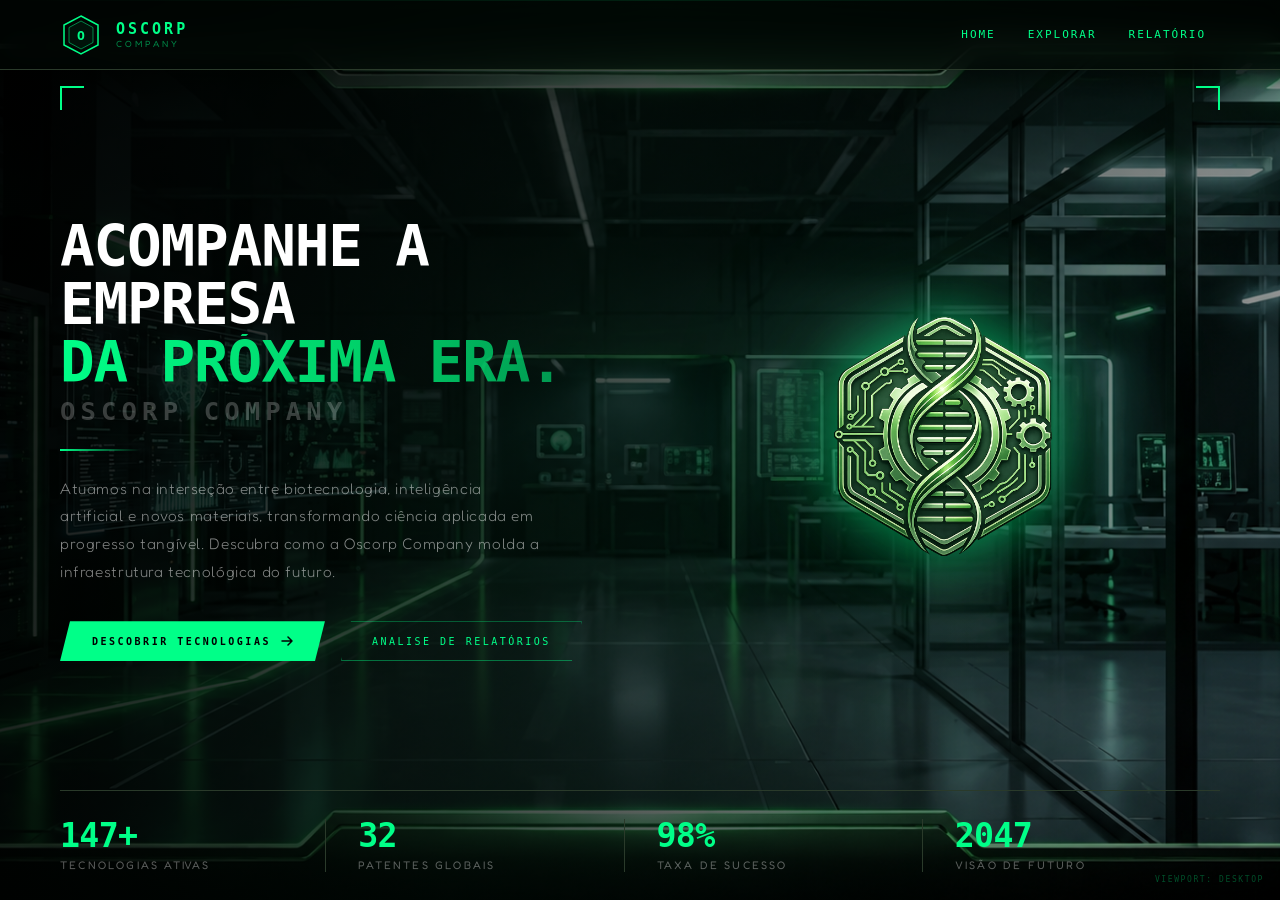
==== index.html @ 6be487f9 "first commit" ====
<!DOCTYPE html>
<html lang="pt-BR">
<head>
  <meta charset="UTF-8">
  <meta name="viewport" content="width=device-width, initial-scale=1.0">
  <title>Bem-Vindo à Oscorp</title>
  
  <link rel="preconnect" href="https://fonts.googleapis.com">
  <link rel="preconnect" href="https://fonts.gstatic.com" crossorigin>
  <link href="https://fonts.googleapis.com/css2?family=Fredoka:wdth@87.5&display=swap" rel="stylesheet">

  <link rel="stylesheet" href="style.css">
</head>
<body>

  <section class="hero" id="hero">
    <div class="banner" role="banner">

      <div class="scan-line"></div>

      <header class="topbar">
        <div class="logo fade-up delay-1">
          <svg class="logo-hex" viewBox="0 0 42 42" fill="none" xmlns="http://www.w3.org/2000/svg">
            <polygon points="21,2 38,11 38,31 21,40 4,31 4,11" fill="none" stroke="#00ff88" stroke-width="1.5"/>
            <polygon points="21,7 33,13.5 33,28.5 21,35 9,28.5 9,13.5" fill="rgba(0,255,136,0.06)" stroke="#00ff88" stroke-width="0.5"/>
            <text x="21" y="26" text-anchor="middle" font-family="Orbitron,monospace" font-weight="900" font-size="13" fill="#00ff88">O</text>
          </svg>
          <div>
            <div class="logo-text">Oscorp</div>
            <div class="logo-sub">Company</div>
          </div>
        </div>

        <!-- Hamburguer (mobile) -->
        <button class="menu-toggle" id="menuToggle" aria-label="Abrir menu" aria-expanded="false">
          <span></span>
          <span></span>
          <span></span>
        </button>

        <div class="topbar-right fade-up delay-1" id="navMenu">
          <nav class="navbar" aria-label="Navegação principal">
            <a href="#">Home</a>
            <a href="#">Explorar</a>
            <a href="#">Relatório</a>
          </nav>
        </div>
      </header>

      <div class="corner corner-tl"></div>
      <div class="corner corner-tr"></div>

      <main class="content">
        <div class="content-left">

          <h1 class="headline fade-up delay-3">
            <span class="headline-line1">Acompanhe a empresa</span>
            <span class="headline-line2">Da próxima Era.</span>
            <span class="headline-line3">Oscorp Company</span>
          </h1>

          <div class="divider fade-up delay-3"></div>

          <p class="tagline fade-up delay-4">
            Atuamos na interseção entre biotecnologia, inteligência artificial e novos materiais,
            transformando ciência aplicada em progresso tangível. Descubra como a Oscorp Company
            molda a infraestrutura tecnológica do futuro.
          </p>

          <div class="cta-row fade-up delay-5">
            <a href="#" class="btn-primary">
              Descobrir Tecnologias
              <svg width="12" height="12" viewBox="0 0 12 12" fill="none">
                <path d="M1 6h10M7 2l4 4-4 4" stroke="currentColor" stroke-width="1.5" stroke-linecap="round" stroke-linejoin="round"/>
              </svg>
            </a>
            <a href="#" class="btn-secondary">Analise de Relatórios</a>
          </div>
        </div>

        <div class="content-right fade-up delay-4">
          <div class="logo-wrapper">
            <img src="img/logo.png" class="oscorp-logo" alt="Oscorp Logo" />
          </div>
        </div>
      </main>

      <footer class="stats-bar fade-up delay-6">
        <div class="stat-item">
          <div class="stat-number">147+</div>
          <div class="stat-label">Tecnologias Ativas</div>
        </div>
        <div class="stat-item">
          <div class="stat-number">32</div>
          <div class="stat-label">Patentes Globais</div>
        </div>
        <div class="stat-item">
          <div class="stat-number">98%</div>
          <div class="stat-label">Taxa de Sucesso</div>
        </div>
        <div class="stat-item">
          <div class="stat-number">2047</div>
          <div class="stat-label">Visão de Futuro</div>
        </div>
      </footer>

      <div class="device-indicator" aria-hidden="true">
        <span class="d-desktop">Viewport: Desktop</span>
        <span class="d-tablet">Viewport: Tablet</span>
        <span class="d-mobile">Viewport: Mobile</span>
      </div>

    </div>
  </section>

  <script>
    const toggle = document.getElementById('menuToggle');
    const nav    = document.getElementById('navMenu');

    toggle.addEventListener('click', () => {
      const isOpen = nav.classList.toggle('open');
      toggle.classList.toggle('active', isOpen);
      toggle.setAttribute('aria-expanded', isOpen);
    });

    // Fecha ao clicar num link
    nav.querySelectorAll('a').forEach(a => {
      a.addEventListener('click', () => {
        nav.classList.remove('open');
        toggle.classList.remove('active');
        toggle.setAttribute('aria-expanded', false);
      });
    });
  </script>
</body>
</html>
---- style.css ----
@font-face {
  font-family: 'Highrise';
  src: url('fonts/Highrise-Regular.woff2') format('woff2'),
       url('fonts/Highrise-Regular.woff') format('woff');
  font-weight: normal;
  font-style: normal;
}
@import url('https://fonts.googleapis.com/css2?family=Fredoka:wdth@87.5&display=swap');

*, *::before, *::after {
  box-sizing: border-box;
  margin: 0;
  padding: 0;
}

:root {
  --green-bright: #00ff88;
  --green-mid:    #00cc66;
  --green-dim:    #00994d;
  --green-glow:   rgba(0, 255, 136, 0.15);
  --black:        #000000;
  --black-deep:   #020a05;
  --gray-metal:   #1a1f1a;
  --gray-line:    #2a3a2a;
  --white-dim:    rgba(255,255,255,0.75);
  --font-display: 'Highrise', 'Orbitron', monospace;
  --font-body:    'Fredoka', sans-serif;
  --topbar-h:     70px;
}

/* ─── BASE ───────────────────────────────────────────── */

body {
  background: #000;
  font-family: var(--font-body);
  min-height: 100vh;
  display: flex;
  flex-direction: column;
  align-items: center;
  justify-content: flex-start;
  padding: 0;
}

/* ─── HERO ───────────────────────────────────────────── */

.hero {
  width: 100%;
  background-image: url('img/fundo-banner.png');
  background-size: cover;
  background-position: center top;
  background-repeat: no-repeat;
  position: relative;
}

/* ─── BANNER ─────────────────────────────────────────── */

.banner {
  width: 100%;
  max-width: 1440px;
  margin: 0 auto;
  min-height: 100vh;
  position: relative;
  overflow: hidden;
  background: transparent;
  display: flex;
  flex-direction: column;
  justify-content: space-between;
}

.banner::before {
  content: '';
  position: absolute;
  inset: 0;
  background: linear-gradient(
    105deg,
    rgba(0, 0, 0, 0.92) 0%,
    rgba(0, 8, 4, 0.72) 45%,
    rgba(0, 0, 0, 0.35) 100%
  );
  z-index: 1;
  pointer-events: none;
}

.banner::after {
  content: '';
  position: absolute;
  top: 50%;
  left: 50%;
  transform: translate(-50%, -50%);
  width: 900px;
  height: 900px;
  background: radial-gradient(circle, rgba(0,255,136,0.06) 0%, transparent 70%);
  z-index: 0;
  pointer-events: none;
}

/* ─── TOPBAR ─────────────────────────────────────────── */

.topbar {
  position: fixed;
  top: 0;
  left: 0;
  right: 0;
  height: var(--topbar-h);
  display: flex;
  align-items: center;
  justify-content: space-between;
  padding: 0 60px;
  border-bottom: 1px solid var(--gray-line);
  z-index: 100;
  background: rgba(0, 8, 4, 0.5);
  backdrop-filter: blur(14px);
  -webkit-backdrop-filter: blur(14px);
}

/* ─── LOGO ───────────────────────────────────────────── */

.logo {
  display: flex;
  align-items: center;
  gap: 14px;
  text-decoration: none;
}

.logo-hex {
  width: 42px;
  height: 42px;
  flex-shrink: 0;
}

.logo-text {
  font-family: var(--font-display);
  font-size: 15px;
  font-weight: 700;
  letter-spacing: 0.2em;
  color: var(--green-bright);
  text-transform: uppercase;
  line-height: 1.2;
}

.logo-sub {
  font-family: var(--font-body);
  font-size: 9px;
  letter-spacing: 0.35em;
  color: rgba(0,255,136,0.5);
  text-transform: uppercase;
}

/* ─── NAVBAR ─────────────────────────────────────────── */

.topbar-right {
  display: flex;
  align-items: center;
  gap: 28px;
}

.navbar {
  display: flex;
  align-items: center;
  gap: 4px;
}

.navbar a {
  text-decoration: none;
  color: var(--green-bright);
  font-family: var(--font-display);
  font-size: 11px;
  letter-spacing: 0.18em;
  text-transform: uppercase;
  padding: 6px 14px;
  border-radius: 2px;
  transition: background 0.2s, color 0.2s;
}

.navbar a:hover {
  background: rgba(0,255,136,0.08);
  color: #fff;
}

/* ─── HAMBURGER ──────────────────────────────────────── */

.menu-toggle {
  display: none;
  flex-direction: column;
  justify-content: center;
  align-items: center;
  gap: 5px;
  width: 40px;
  height: 40px;
  background: transparent;
  border: 1px solid rgba(0,255,136,0.25);
  border-radius: 4px;
  cursor: pointer;
  padding: 0;
  z-index: 101;
  transition: border-color 0.2s;
}

.menu-toggle:hover {
  border-color: var(--green-bright);
}

.menu-toggle span {
  display: block;
  width: 20px;
  height: 1.5px;
  background: var(--green-bright);
  border-radius: 2px;
  transition: transform 0.3s, opacity 0.3s;
  transform-origin: center;
}

.menu-toggle.active span:nth-child(1) { transform: translateY(6.5px) rotate(45deg); }
.menu-toggle.active span:nth-child(2) { opacity: 0; transform: scaleX(0); }
.menu-toggle.active span:nth-child(3) { transform: translateY(-6.5px) rotate(-45deg); }

/* ─── CORNERS ────────────────────────────────────────── */

.corner {
  position: absolute;
  width: 24px;
  height: 24px;
  z-index: 10;
}

.corner-tl {
  top: calc(var(--topbar-h) + 16px);
  left: 60px;
  border-top: 2px solid var(--green-bright);
  border-left: 2px solid var(--green-bright);
}

.corner-tr {
  top: calc(var(--topbar-h) + 16px);
  right: 60px;
  border-top: 2px solid var(--green-bright);
  border-right: 2px solid var(--green-bright);
}

/* ─── SCAN LINE ──────────────────────────────────────── */

.scan-line {
  position: absolute;
  left: 0;
  right: 0;
  height: 1px;
  background: linear-gradient(90deg, transparent, rgba(0,255,136,0.4), transparent);
  animation: scan 6s linear infinite;
  z-index: 2;
  pointer-events: none;
}

/* ─── CONTENT ────────────────────────────────────────── */

.content {
  position: relative;
  z-index: 5;
  flex: 1;
  display: grid;
  grid-template-columns: 1fr 1fr;
  gap: 60px;
  align-items: center;
  padding: calc(var(--topbar-h) + 60px) 60px 40px;
}

/* ─── BADGE ──────────────────────────────────────────── */

.badge {
  display: inline-flex;
  align-items: center;
  gap: 8px;
  font-family: var(--font-display);
  font-size: 9px;
  letter-spacing: 0.25em;
  color: rgba(0, 255, 136, 0.7);
  text-transform: uppercase;
  border: 1px solid rgba(0, 255, 136, 0.2);
  padding: 6px 14px;
  margin-bottom: 24px;
  background: rgba(0, 255, 136, 0.04);
}

.badge-dot {
  width: 5px;
  height: 5px;
  background: var(--green-bright);
  border-radius: 50%;
  box-shadow: 0 0 6px var(--green-bright);
  animation: blink 2s infinite;
  flex-shrink: 0;
}

/* ─── HEADLINE ───────────────────────────────────────── */

.headline {
  font-family: var(--font-display);
  font-weight: 900;
  line-height: 1.0;
  text-transform: uppercase;
  margin-bottom: 10px;
}

.headline-line1 {
  font-size: clamp(36px, 4.5vw, 72px);
  color: #fff;
  display: block;
  letter-spacing: -0.02em;
  animation: neon 2.5s linear alternate infinite;
}

.headline-line2 {
  font-size: clamp(36px, 4.5vw, 72px);
  background: linear-gradient(90deg, var(--green-bright) 0%, var(--green-mid) 60%, #00ff8880 100%);
  -webkit-background-clip: text;
  -webkit-text-fill-color: transparent;
  background-clip: text;
  display: block;
  letter-spacing: -0.02em;
}

.headline-line3 {
  font-size: clamp(16px, 2vw, 32px);
  color: rgba(255,255,255,0.22);
  display: block;
  letter-spacing: 0.2em;
  margin-top: 8px;
}

/* ─── DIVIDER ────────────────────────────────────────── */

.divider {
  width: 80px;
  height: 2px;
  background: linear-gradient(90deg, var(--green-bright), transparent);
  margin: 24px 0;
}

/* ─── TAGLINE ────────────────────────────────────────── */

.tagline {
  font-family: var(--font-body);
  font-size: clamp(14px, 1.2vw, 17px);
  color: rgba(255,255,255,0.52);
  letter-spacing: 0.04em;
  line-height: 1.8;
  max-width: 480px;
  margin-bottom: 36px;
  font-weight: 300;
}

/* ─── CTA ────────────────────────────────────────────── */

.cta-row {
  display: flex;
  gap: 16px;
  flex-wrap: wrap;
}

.btn-primary {
  display: inline-flex;
  align-items: center;
  gap: 10px;
  padding: 14px 32px;
  background: var(--green-bright);
  color: #000;
  font-family: var(--font-display);
  font-size: 10px;
  font-weight: 700;
  letter-spacing: 0.25em;
  text-transform: uppercase;
  text-decoration: none;
  clip-path: polygon(10px 0%, 100% 0%, calc(100% - 10px) 100%, 0% 100%);
  transition: all 0.2s;
  cursor: pointer;
  border: none;
  white-space: nowrap;
}

.btn-primary:hover {
  background: #fff;
  box-shadow: 0 0 30px rgba(0,255,136,0.6);
}

.btn-secondary {
  display: inline-flex;
  align-items: center;
  gap: 10px;
  padding: 13px 30px;
  background: transparent;
  color: var(--green-bright);
  border: 1px solid rgba(0,255,136,0.4);
  font-family: var(--font-display);
  font-size: 10px;
  letter-spacing: 0.25em;
  text-transform: uppercase;
  text-decoration: none;
  clip-path: polygon(10px 0%, 100% 0%, calc(100% - 10px) 100%, 0% 100%);
  transition: all 0.2s;
  cursor: pointer;
  white-space: nowrap;
}

.btn-secondary:hover {
  background: rgba(0,255,136,0.08);
  border-color: var(--green-bright);
}

/* ─── CONTENT RIGHT ──────────────────────────────────── */

.content-right {
  display: flex;
  justify-content: center;
  align-items: center;
  position: relative;
}

.logo-wrapper {
  animation: logoFloat 3s ease-in-out infinite;
  filter:
    drop-shadow(0 0 30px rgba(0, 255, 136, 0.55))
    drop-shadow(0 0 80px rgba(0, 255, 136, 0.18));
}

.oscorp-logo {
  width: clamp(180px, 22vw, 340px);
  height: clamp(180px, 22vw, 340px);
  object-fit: contain;
  display: block;
  animation: logoSpin 4s ease-in-out infinite;
}

/* ─── STATS BAR ──────────────────────────────────────── */

.stats-bar {
  position: relative;
  z-index: 5;
  display: flex;
  align-items: stretch;
  border-top: 1px solid var(--gray-line);
  margin: 0 60px;
  padding: 28px 0;
  gap: 0;
}

.stat-item {
  flex: 1;
  padding: 0 32px;
  border-right: 1px solid var(--gray-line);
}

.stat-item:first-child { padding-left: 0; }
.stat-item:last-child  { border-right: none; }

.stat-number {
  font-family: var(--font-display);
  font-size: clamp(24px, 2.6vw, 42px);
  font-weight: 900;
  color: var(--green-bright);
  line-height: 1;
  margin-bottom: 6px;
  letter-spacing: -0.02em;
}

.stat-label {
  font-family: var(--font-body);
  font-size: 11px;
  letter-spacing: 0.2em;
  color: rgba(255,255,255,0.35);
  text-transform: uppercase;
}

/* ─── DEVICE INDICATOR ───────────────────────────────── */

.device-indicator {
  position: absolute;
  bottom: 16px;
  right: 16px;
  font-family: var(--font-display);
  font-size: 8px;
  letter-spacing: 0.2em;
  color: rgba(0,255,136,0.3);
  text-transform: uppercase;
  z-index: 20;
}

.device-indicator .d-desktop { display: inline; }
.device-indicator .d-tablet  { display: none; }
.device-indicator .d-mobile  { display: none; }

/* ─── KEYFRAMES ──────────────────────────────────────── */

@keyframes blink {
  0%, 100% { opacity: 1; }
  50%       { opacity: 0.3; }
}

@keyframes scan {
  0%   { top: 0;    opacity: 0; }
  5%   { opacity: 1; }
  95%  { opacity: 1; }
  100% { top: 100%; opacity: 0; }
}

@keyframes logoFloat {
  0%, 100% { transform: translateY(0px); }
  50%       { transform: translateY(-18px); }
}

@keyframes logoSpin {
  0%   { transform: rotateY(0deg); }
  18%  { transform: rotateY(360deg); }
  100% { transform: rotateY(360deg); }
}

@keyframes fadeUp {
  to { opacity: 1; transform: translateY(0); }
}

@keyframes neon {
  from {
    text-shadow:
      0 0 10px var(--green-dim),
      0 0 20px var(--green-mid),
      0 0 40px var(--green-bright);
  }
  to {
    text-shadow:
      0 0 20px rgb(77, 84, 212),
      0 0 40px rgb(75, 62, 246),
      0 0 80px rgb(26, 26, 159);
  }
}

/* ─── FADE UP ────────────────────────────────────────── */

.fade-up {
  opacity: 0;
  transform: translateY(20px);
  animation: fadeUp 0.7s ease forwards;
}

.delay-1 { animation-delay: 0.10s; }
.delay-2 { animation-delay: 0.25s; }
.delay-3 { animation-delay: 0.40s; }
.delay-4 { animation-delay: 0.55s; }
.delay-5 { animation-delay: 0.70s; }
.delay-6 { animation-delay: 0.85s; }


/* ═══════════════════════════════════════════════════════
   TABLET  — max-width: 1024px
   ═══════════════════════════════════════════════════════ */

@media (max-width: 1024px) {

  :root {
    --topbar-h: 64px;
  }

  /* Topbar */
  .topbar {
    padding: 0 32px;
  }

  .logo-text { font-size: 14px; }

  /* Corners */
  .corner-tl { left: 32px; }
  .corner-tr { right: 32px; }

  /* Content: single column, imagem acima */
  .content {
    grid-template-columns: 1fr;
    padding: calc(var(--topbar-h) + 40px) 32px 32px;
    gap: 36px;
    text-align: center;
    align-items: center;
  }

  .content-left {
    display: flex;
    flex-direction: column;
    align-items: center;
  }

  .content-right {
    order: -1;
  }

  .tagline {
    max-width: 560px;
    text-align: center;
  }

  .cta-row {
    justify-content: center;
  }

  .divider {
    margin-left: auto;
    margin-right: auto;
  }

  /* Logo image menor no tablet */
  .oscorp-logo {
    width: clamp(160px, 28vw, 240px);
    height: clamp(160px, 28vw, 240px);
  }

  /* Stats bar */
  .stats-bar {
    margin: 0 32px;
    padding: 20px 0;
    flex-wrap: wrap;
  }

  .stat-item {
    flex: 0 0 50%;
    padding: 14px 24px;
    border-right: none;
    border-bottom: 1px solid var(--gray-line);
    text-align: center;
  }

  .stat-item:nth-child(odd) {
    border-right: 1px solid var(--gray-line);
  }

  .stat-item:nth-child(3),
  .stat-item:nth-child(4) {
    border-bottom: none;
  }

  /* Device indicator */
  .device-indicator .d-desktop { display: none; }
  .device-indicator .d-tablet  { display: inline; }
  .device-indicator .d-mobile  { display: none; }
}


/* ═══════════════════════════════════════════════════════
   MOBILE  — max-width: 768px
   ═══════════════════════════════════════════════════════ */

@media (max-width: 768px) {

  :root {
    --topbar-h: 60px;
  }

  /* Topbar */
  .topbar {
    padding: 0 20px;
    flex-wrap: nowrap;
    position: fixed;
  }

  .logo-hex  { width: 32px; height: 32px; }
  .logo-text { font-size: 12px; letter-spacing: 0.12em; }
  .logo-sub  { font-size: 8px; }
  .logo      { gap: 10px; }

  /* Mostrar hamburguer, esconder menu inline */
  .menu-toggle {
    display: flex;
  }

  .topbar-right {
    display: none;
    position: fixed;
    top: var(--topbar-h);
    left: 0;
    right: 0;
    background: rgba(2, 10, 5, 0.97);
    backdrop-filter: blur(16px);
    -webkit-backdrop-filter: blur(16px);
    border-bottom: 1px solid var(--gray-line);
    padding: 16px 20px 20px;
    z-index: 99;
    animation: none;
    opacity: 1;
    transform: none;
  }

  .topbar-right.open {
    display: flex;
    flex-direction: column;
    align-items: flex-start;
  }

  .navbar {
    flex-direction: column;
    width: 100%;
    gap: 4px;
  }

  .navbar a {
    display: block;
    width: 100%;
    padding: 12px 16px;
    font-size: 12px;
    border-bottom: 1px solid rgba(0,255,136,0.08);
  }

  .navbar a:last-child {
    border-bottom: none;
  }

  /* Corners */
  .corner-tl,
  .corner-tr { display: none; }

  /* Content */
  .content {
    grid-template-columns: 1fr;
    padding: calc(var(--topbar-h) + 28px) 20px 24px;
    gap: 24px;
    text-align: center;
    align-items: center;
  }

  .content-left {
    display: flex;
    flex-direction: column;
    align-items: center;
  }

  .content-right {
    order: -1;
  }

  /* Logo image */
  .oscorp-logo {
    width: clamp(140px, 50vw, 200px);
    height: clamp(140px, 50vw, 200px);
  }

  /* Headline */
  .headline-line1,
  .headline-line2 { font-size: clamp(30px, 9vw, 48px); }
  .headline-line3 { font-size: clamp(12px, 3.5vw, 20px); }

  /* Tagline */
  .tagline {
    font-size: 14px;
    max-width: 100%;
    margin-bottom: 24px;
    text-align: center;
  }

  /* Divider */
  .divider {
    margin-left: auto;
    margin-right: auto;
  }

  /* CTA */
  .cta-row {
    flex-direction: column;
    align-items: center;
    gap: 12px;
  }

  .btn-primary,
  .btn-secondary {
    justify-content: center;
    width: 100%;
    max-width: 300px;
    font-size: 9px;
  }

  /* Stats bar */
  .stats-bar {
    flex-direction: column;
    margin: 0 20px;
    padding: 16px 0;
    gap: 0;
  }

  .stat-item {
    flex: none;
    border-right: none !important;
    border-bottom: 1px solid var(--gray-line);
    padding: 14px 0;
    text-align: center;
  }

  .stat-item:last-child {
    border-bottom: none;
    padding-bottom: 0;
  }

  .stat-number { font-size: 30px; }
  .stat-label  { font-size: 10px; }

  /* Device indicator */
  .device-indicator .d-desktop { display: none; }
  .device-indicator .d-tablet  { display: none; }
  .device-indicator .d-mobile  { display: inline; }
}
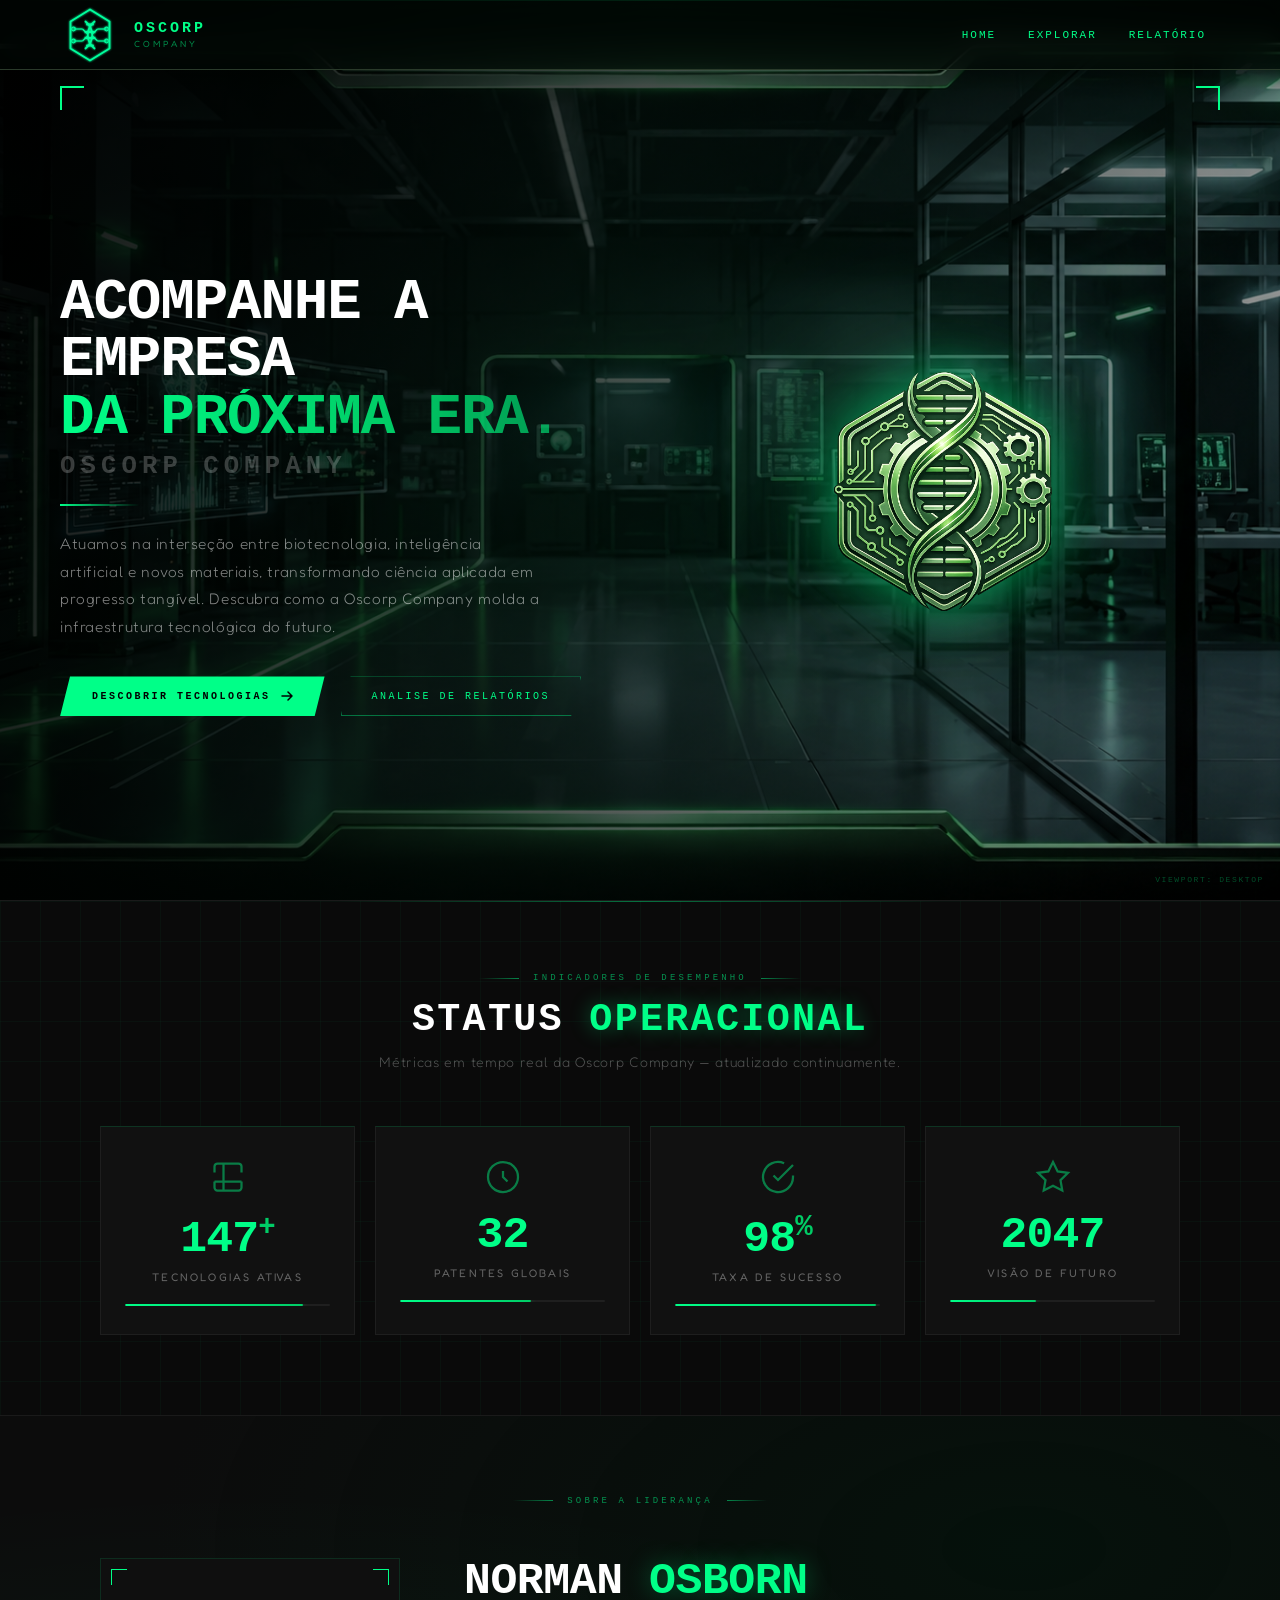
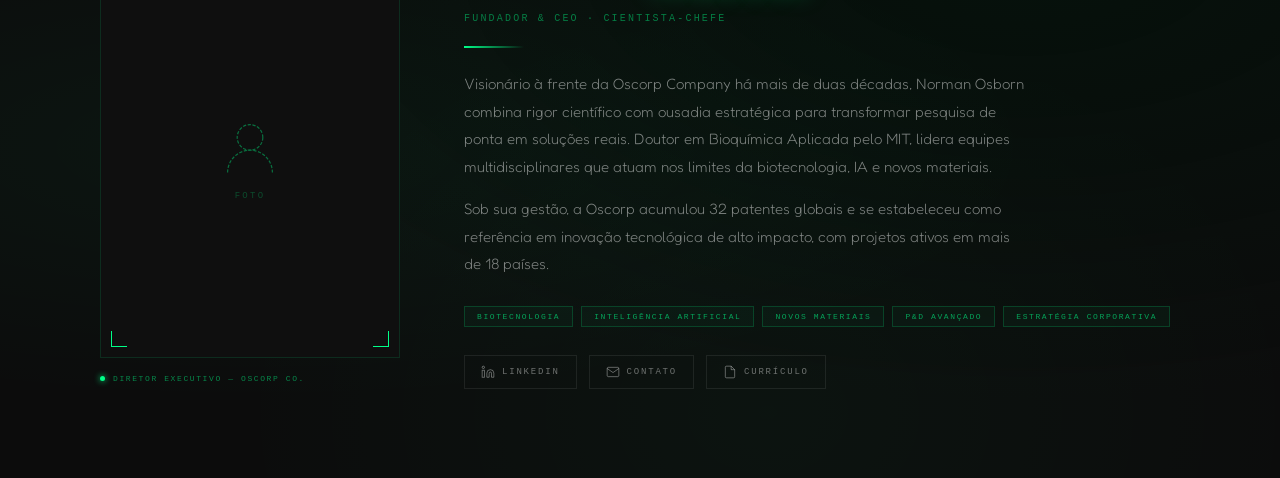
==== commit 3a503d97: "adição status e profile" ====
--- a/index.html
+++ b/index.html
@@ -13,6 +13,8 @@
 </head>
 <body>
 
+  <input type="checkbox" id="nav-toggle" class="nav-toggle-input">
+
   <section class="hero" id="hero">
     <div class="banner" role="banner">
 
@@ -20,25 +22,83 @@
 
       <header class="topbar">
         <div class="logo fade-up delay-1">
-          <svg class="logo-hex" viewBox="0 0 42 42" fill="none" xmlns="http://www.w3.org/2000/svg">
-            <polygon points="21,2 38,11 38,31 21,40 4,31 4,11" fill="none" stroke="#00ff88" stroke-width="1.5"/>
-            <polygon points="21,7 33,13.5 33,28.5 21,35 9,28.5 9,13.5" fill="rgba(0,255,136,0.06)" stroke="#00ff88" stroke-width="0.5"/>
-            <text x="21" y="26" text-anchor="middle" font-family="Orbitron,monospace" font-weight="900" font-size="13" fill="#00ff88">O</text>
-          </svg>
+      <svg width="60" height="60" viewBox="0 0 200 200" xmlns="http://www.w3.org/2000/svg">
+
+  <defs>
+    <filter id="glow">
+      <feGaussianBlur stdDeviation="4" result="coloredBlur"/>
+      <feMerge>
+        <feMergeNode in="coloredBlur"/>
+        <feMergeNode in="SourceGraphic"/>
+      </feMerge>
+    </filter>
+  </defs>
+
+
+  <polygon
+    points="100,15 165,55 165,145 100,185 35,145 35,55"
+    fill="none"
+    stroke="#00ff9d"
+    stroke-width="6"
+    filter="url(#glow)"
+  />
+
+  
+  <g stroke="#00ff9d" stroke-width="4" fill="none" filter="url(#glow)">
+    <line x1="45" y1="80" x2="75" y2="80"/>
+    <line x1="45" y1="120" x2="75" y2="120"/>
+
+    <circle cx="45" cy="80" r="6"/>
+    <circle cx="45" cy="120" r="6"/>
+
+    <line x1="75" y1="80" x2="90" y2="95"/>
+    <line x1="75" y1="120" x2="90" y2="105"/>
+  </g>
+
+ 
+  <g stroke="#00ff9d" stroke-width="4" fill="none" filter="url(#glow)">
+    <line x1="125" y1="80" x2="155" y2="80"/>
+    <line x1="125" y1="120" x2="155" y2="120"/>
+
+    <circle cx="155" cy="80" r="6"/>
+    <circle cx="155" cy="120" r="6"/>
+
+    <line x1="125" y1="80" x2="110" y2="95"/>
+    <line x1="125" y1="120" x2="110" y2="105"/>
+  </g>
+
+
+  <g
+    stroke="#00ff9d"
+    stroke-width="6"
+    fill="none"
+    stroke-linecap="round"
+    filter="url(#glow)"
+  >
+    <path d="M85 55 C115 80,115 120,85 145"/>
+    <path d="M115 55 C85 80,85 120,115 145"/>
+
+    <line x1="90" y1="65" x2="110" y2="65"/>
+    <line x1="85" y1="90" x2="115" y2="90"/>
+    <line x1="85" y1="110" x2="115" y2="110"/>
+    <line x1="90" y1="135" x2="110" y2="135"/>
+  </g>
+
+</svg>
           <div>
             <div class="logo-text">Oscorp</div>
             <div class="logo-sub">Company</div>
           </div>
         </div>
 
-        <!-- Hamburguer (mobile) -->
-        <button class="menu-toggle" id="menuToggle" aria-label="Abrir menu" aria-expanded="false">
+       
+        <label for="nav-toggle" class="menu-toggle" aria-label="Abrir menu">
           <span></span>
           <span></span>
           <span></span>
-        </button>
-
-        <div class="topbar-right fade-up delay-1" id="navMenu">
+        </label>
+
+        <div class="topbar-right fade-up delay-1">
           <nav class="navbar" aria-label="Navegação principal">
             <a href="#">Home</a>
             <a href="#">Explorar</a>
@@ -85,25 +145,6 @@
         </div>
       </main>
 
-      <footer class="stats-bar fade-up delay-6">
-        <div class="stat-item">
-          <div class="stat-number">147+</div>
-          <div class="stat-label">Tecnologias Ativas</div>
-        </div>
-        <div class="stat-item">
-          <div class="stat-number">32</div>
-          <div class="stat-label">Patentes Globais</div>
-        </div>
-        <div class="stat-item">
-          <div class="stat-number">98%</div>
-          <div class="stat-label">Taxa de Sucesso</div>
-        </div>
-        <div class="stat-item">
-          <div class="stat-number">2047</div>
-          <div class="stat-label">Visão de Futuro</div>
-        </div>
-      </footer>
-
       <div class="device-indicator" aria-hidden="true">
         <span class="d-desktop">Viewport: Desktop</span>
         <span class="d-tablet">Viewport: Tablet</span>
@@ -113,24 +154,161 @@
     </div>
   </section>
 
-  <script>
-    const toggle = document.getElementById('menuToggle');
-    const nav    = document.getElementById('navMenu');
-
-    toggle.addEventListener('click', () => {
-      const isOpen = nav.classList.toggle('open');
-      toggle.classList.toggle('active', isOpen);
-      toggle.setAttribute('aria-expanded', isOpen);
-    });
-
-    // Fecha ao clicar num link
-    nav.querySelectorAll('a').forEach(a => {
-      a.addEventListener('click', () => {
-        nav.classList.remove('open');
-        toggle.classList.remove('active');
-        toggle.setAttribute('aria-expanded', false);
-      });
-    });
-  </script>
+ 
+  <section class="stats-section" id="status" aria-label="Indicadores da Oscorp">
+    <div class="stats-section-inner">
+
+      <div class="stats-header">
+        <div class="stats-eyebrow">
+          <span class="stats-eyebrow-line"></span>
+          <span class="stats-eyebrow-text">Indicadores de Desempenho</span>
+          <span class="stats-eyebrow-line"></span>
+        </div>
+        <h2 class="stats-title">Status <span class="stats-title-accent">Operacional</span></h2>
+        <p class="stats-subtitle">Métricas em tempo real da Oscorp Company — atualizado continuamente.</p>
+      </div>
+
+      <div class="stats-grid">
+        <div class="stat-card">
+          <div class="stat-card-glow"></div>
+          <div class="stat-icon">
+            <svg viewBox="0 0 24 24" fill="none" stroke="currentColor" stroke-width="1.5">
+              <path d="M9 3H5a2 2 0 0 0-2 2v4m6-6h10a2 2 0 0 1 2 2v4M9 3v18m0 0h10a2 2 0 0 0 2-2v-4M9 21H5a2 2 0 0 1-2-2v-4m0 0h18"/>
+            </svg>
+          </div>
+          <div class="stat-number">147<span class="stat-plus">+</span></div>
+          <div class="stat-label">Tecnologias Ativas</div>
+          <div class="stat-bar"><div class="stat-bar-fill" style="width:87%"></div></div>
+        </div>
+
+        <div class="stat-card">
+          <div class="stat-card-glow"></div>
+          <div class="stat-icon">
+            <svg viewBox="0 0 24 24" fill="none" stroke="currentColor" stroke-width="1.5">
+              <circle cx="12" cy="12" r="10"/><path d="M12 8v4l3 3"/>
+            </svg>
+          </div>
+          <div class="stat-number">32</div>
+          <div class="stat-label">Patentes Globais</div>
+          <div class="stat-bar"><div class="stat-bar-fill" style="width:64%"></div></div>
+        </div>
+
+        <div class="stat-card">
+          <div class="stat-card-glow"></div>
+          <div class="stat-icon">
+            <svg viewBox="0 0 24 24" fill="none" stroke="currentColor" stroke-width="1.5">
+              <path d="M22 11.08V12a10 10 0 1 1-5.93-9.14"/><polyline points="22 4 12 14.01 9 11.01"/>
+            </svg>
+          </div>
+          <div class="stat-number">98<span class="stat-plus">%</span></div>
+          <div class="stat-label">Taxa de Sucesso</div>
+          <div class="stat-bar"><div class="stat-bar-fill" style="width:98%"></div></div>
+        </div>
+
+        <div class="stat-card">
+          <div class="stat-card-glow"></div>
+          <div class="stat-icon">
+            <svg viewBox="0 0 24 24" fill="none" stroke="currentColor" stroke-width="1.5">
+              <polygon points="12 2 15.09 8.26 22 9.27 17 14.14 18.18 21.02 12 17.77 5.82 21.02 7 14.14 2 9.27 8.91 8.26 12 2"/>
+            </svg>
+          </div>
+          <div class="stat-number">2047</div>
+          <div class="stat-label">Visão de Futuro</div>
+          <div class="stat-bar"><div class="stat-bar-fill" style="width:42%"></div></div>
+        </div>
+      </div>
+
+    </div>
+  </section>
+
+
+  <section class="sobre-section" id="sobre">
+    <div class="sobre-inner">
+
+      <div class="sobre-eyebrow">
+        <span class="sobre-eyebrow-line"></span>
+        <span class="sobre-eyebrow-text">Sobre a Liderança</span>
+        <span class="sobre-eyebrow-line"></span>
+      </div>
+
+      <div class="sobre-grid">
+
+        <div class="sobre-photo-col">
+          <div class="sobre-photo-frame">
+            <div class="sobre-photo-placeholder">
+              <svg viewBox="0 0 80 80" fill="none" xmlns="http://www.w3.org/2000/svg">
+                <circle cx="40" cy="28" r="16" stroke="#00ff88" stroke-width="1.5" stroke-dasharray="4 2"/>
+                <path d="M12 72c0-15.464 12.536-28 28-28s28 12.536 28 28" stroke="#00ff88" stroke-width="1.5" stroke-dasharray="4 2"/>
+              </svg>
+              <span>Foto</span>
+            </div>
+            <div class="sobre-photo-corner sobre-photo-tl"></div>
+            <div class="sobre-photo-corner sobre-photo-tr"></div>
+            <div class="sobre-photo-corner sobre-photo-bl"></div>
+            <div class="sobre-photo-corner sobre-photo-br"></div>
+          </div>
+          <div class="sobre-badge-role">
+            <span class="sobre-badge-dot"></span>
+            Diretor Executivo — Oscorp Co.
+          </div>
+        </div>
+
+        <div class="sobre-content-col">
+
+          <h2 class="sobre-title">
+            Norman <span class="sobre-title-accent">Osborn</span>
+          </h2>
+          <p class="sobre-role-line">Fundador & CEO · Cientista-Chefe</p>
+
+          <div class="sobre-divider"></div>
+
+          <p class="sobre-bio">
+            Visionário à frente da Oscorp Company há mais de duas décadas, Norman Osborn
+            combina rigor científico com ousadia estratégica para transformar pesquisa
+            de ponta em soluções reais. Doutor em Bioquímica Aplicada pelo MIT, lidera
+            equipes multidisciplinares que atuam nos limites da biotecnologia, IA e
+            novos materiais.
+          </p>
+
+          <p class="sobre-bio" style="margin-top: 14px;">
+            Sob sua gestão, a Oscorp acumulou 32 patentes globais e se estabeleceu como
+            referência em inovação tecnológica de alto impacto, com projetos ativos em
+            mais de 18 países.
+          </p>
+
+          <div class="sobre-tags">
+            <span class="sobre-tag">Biotecnologia</span>
+            <span class="sobre-tag">Inteligência Artificial</span>
+            <span class="sobre-tag">Novos Materiais</span>
+            <span class="sobre-tag">P&D Avançado</span>
+            <span class="sobre-tag">Estratégia Corporativa</span>
+          </div>
+
+          <div class="sobre-links">
+            <a href="#" class="sobre-link">
+              <svg viewBox="0 0 24 24" fill="none" stroke="currentColor" stroke-width="1.5" width="14" height="14">
+                <path d="M16 8a6 6 0 0 1 6 6v7h-4v-7a2 2 0 0 0-2-2 2 2 0 0 0-2 2v7h-4v-7a6 6 0 0 1 6-6z"/><rect x="2" y="9" width="4" height="12"/><circle cx="4" cy="4" r="2"/>
+              </svg>
+              LinkedIn
+            </a>
+            <a href="#" class="sobre-link">
+              <svg viewBox="0 0 24 24" fill="none" stroke="currentColor" stroke-width="1.5" width="14" height="14">
+                <path d="M4 4h16c1.1 0 2 .9 2 2v12c0 1.1-.9 2-2 2H4c-1.1 0-2-.9-2-2V6c0-1.1.9-2 2-2z"/><polyline points="22,6 12,13 2,6"/>
+              </svg>
+              Contato
+            </a>
+            <a href="#" class="sobre-link">
+              <svg viewBox="0 0 24 24" fill="none" stroke="currentColor" stroke-width="1.5" width="14" height="14">
+                <path d="M14 2H6a2 2 0 0 0-2 2v16a2 2 0 0 0 2 2h12a2 2 0 0 0 2-2V8z"/><polyline points="14 2 14 8 20 8"/>
+              </svg>
+              Currículo
+            </a>
+          </div>
+
+        </div>
+      </div>
+    </div>
+  </section>
+
 </body>
-</html>
+</html>
--- a/style.css
+++ b/style.css
@@ -28,8 +28,6 @@
   --topbar-h:     70px;
 }
 
-/* ─── BASE ───────────────────────────────────────────── */
-
 body {
   background: #000;
   font-family: var(--font-body);
@@ -41,8 +39,16 @@
   padding: 0;
 }
 
-/* ─── HERO ───────────────────────────────────────────── */
-
+/* ============================================
+   CHECKBOX — oculto, controla menu mobile
+   ============================================ */
+.nav-toggle-input {
+  display: none;
+}
+
+/* ============================================
+   HERO
+   ============================================ */
 .hero {
   width: 100%;
   background-image: url('img/fundo-banner.png');
@@ -51,8 +57,6 @@
   background-repeat: no-repeat;
   position: relative;
 }
-
-/* ─── BANNER ─────────────────────────────────────────── */
 
 .banner {
   width: 100%;
@@ -94,8 +98,9 @@
   pointer-events: none;
 }
 
-/* ─── TOPBAR ─────────────────────────────────────────── */
-
+/* ============================================
+   TOPBAR
+   ============================================ */
 .topbar {
   position: fixed;
   top: 0;
@@ -113,8 +118,6 @@
   -webkit-backdrop-filter: blur(14px);
 }
 
-/* ─── LOGO ───────────────────────────────────────────── */
-
 .logo {
   display: flex;
   align-items: center;
@@ -146,8 +149,9 @@
   text-transform: uppercase;
 }
 
-/* ─── NAVBAR ─────────────────────────────────────────── */
-
+/* ============================================
+   NAV DESKTOP
+   ============================================ */
 .topbar-right {
   display: flex;
   align-items: center;
@@ -177,8 +181,9 @@
   color: #fff;
 }
 
-/* ─── HAMBURGER ──────────────────────────────────────── */
-
+/* ============================================
+   MENU TOGGLE — label age como botão (sem JS)
+   ============================================ */
 .menu-toggle {
   display: none;
   flex-direction: column;
@@ -210,12 +215,21 @@
   transform-origin: center;
 }
 
-.menu-toggle.active span:nth-child(1) { transform: translateY(6.5px) rotate(45deg); }
-.menu-toggle.active span:nth-child(2) { opacity: 0; transform: scaleX(0); }
-.menu-toggle.active span:nth-child(3) { transform: translateY(-6.5px) rotate(-45deg); }
-
-/* ─── CORNERS ────────────────────────────────────────── */
-
+/* quando checkbox está marcado → animação das 3 linhas */
+.nav-toggle-input:checked ~ .hero .topbar .menu-toggle span:nth-child(1) {
+  transform: translateY(6.5px) rotate(45deg);
+}
+.nav-toggle-input:checked ~ .hero .topbar .menu-toggle span:nth-child(2) {
+  opacity: 0;
+  transform: scaleX(0);
+}
+.nav-toggle-input:checked ~ .hero .topbar .menu-toggle span:nth-child(3) {
+  transform: translateY(-6.5px) rotate(-45deg);
+}
+
+/* ============================================
+   CORNERS
+   ============================================ */
 .corner {
   position: absolute;
   width: 24px;
@@ -237,8 +251,9 @@
   border-right: 2px solid var(--green-bright);
 }
 
-/* ─── SCAN LINE ──────────────────────────────────────── */
-
+/* ============================================
+   SCAN LINE
+   ============================================ */
 .scan-line {
   position: absolute;
   left: 0;
@@ -250,8 +265,9 @@
   pointer-events: none;
 }
 
-/* ─── CONTENT ────────────────────────────────────────── */
-
+/* ============================================
+   CONTENT
+   ============================================ */
 .content {
   position: relative;
   z-index: 5;
@@ -262,35 +278,6 @@
   align-items: center;
   padding: calc(var(--topbar-h) + 60px) 60px 40px;
 }
-
-/* ─── BADGE ──────────────────────────────────────────── */
-
-.badge {
-  display: inline-flex;
-  align-items: center;
-  gap: 8px;
-  font-family: var(--font-display);
-  font-size: 9px;
-  letter-spacing: 0.25em;
-  color: rgba(0, 255, 136, 0.7);
-  text-transform: uppercase;
-  border: 1px solid rgba(0, 255, 136, 0.2);
-  padding: 6px 14px;
-  margin-bottom: 24px;
-  background: rgba(0, 255, 136, 0.04);
-}
-
-.badge-dot {
-  width: 5px;
-  height: 5px;
-  background: var(--green-bright);
-  border-radius: 50%;
-  box-shadow: 0 0 6px var(--green-bright);
-  animation: blink 2s infinite;
-  flex-shrink: 0;
-}
-
-/* ─── HEADLINE ───────────────────────────────────────── */
 
 .headline {
   font-family: var(--font-display);
@@ -326,16 +313,12 @@
   margin-top: 8px;
 }
 
-/* ─── DIVIDER ────────────────────────────────────────── */
-
 .divider {
   width: 80px;
   height: 2px;
   background: linear-gradient(90deg, var(--green-bright), transparent);
   margin: 24px 0;
 }
-
-/* ─── TAGLINE ────────────────────────────────────────── */
 
 .tagline {
   font-family: var(--font-body);
@@ -348,8 +331,6 @@
   font-weight: 300;
 }
 
-/* ─── CTA ────────────────────────────────────────────── */
-
 .cta-row {
   display: flex;
   gap: 16px;
@@ -405,8 +386,6 @@
   border-color: var(--green-bright);
 }
 
-/* ─── CONTENT RIGHT ──────────────────────────────────── */
-
 .content-right {
   display: flex;
   justify-content: center;
@@ -429,36 +408,172 @@
   animation: logoSpin 4s ease-in-out infinite;
 }
 
-/* ─── STATS BAR ──────────────────────────────────────── */
-
-.stats-bar {
+/* ============================================
+   STATS SECTION
+   ============================================ */
+.stats-section {
+  width: 100%;
+  background: #0a0a0a;
+  border-top: 1px solid #1a1a1a;
   position: relative;
-  z-index: 5;
-  display: flex;
-  align-items: stretch;
-  border-top: 1px solid var(--gray-line);
-  margin: 0 60px;
-  padding: 28px 0;
-  gap: 0;
-}
-
-.stat-item {
-  flex: 1;
-  padding: 0 32px;
-  border-right: 1px solid var(--gray-line);
-}
-
-.stat-item:first-child { padding-left: 0; }
-.stat-item:last-child  { border-right: none; }
+  overflow: hidden;
+}
+
+.stats-section::before {
+  content: '';
+  position: absolute;
+  inset: 0;
+  background-image:
+    linear-gradient(rgba(0,255,136,0.03) 1px, transparent 1px),
+    linear-gradient(90deg, rgba(0,255,136,0.03) 1px, transparent 1px);
+  background-size: 40px 40px;
+  pointer-events: none;
+}
+
+.stats-section::after {
+  content: '';
+  position: absolute;
+  top: 0;
+  left: 50%;
+  transform: translateX(-50%);
+  width: 600px;
+  height: 1px;
+  background: linear-gradient(90deg, transparent, rgba(0,255,136,0.4), transparent);
+}
+
+.stats-section-inner {
+  max-width: 1200px;
+  margin: 0 auto;
+  padding: 72px 60px 80px;
+  position: relative;
+  z-index: 1;
+}
+
+.stats-header {
+  text-align: center;
+  margin-bottom: 56px;
+}
+
+.stats-eyebrow {
+  display: flex;
+  align-items: center;
+  justify-content: center;
+  gap: 14px;
+  margin-bottom: 16px;
+}
+
+.stats-eyebrow-line {
+  display: block;
+  width: 40px;
+  height: 1px;
+  background: linear-gradient(90deg, transparent, rgba(0,255,136,0.5));
+}
+
+.stats-eyebrow-line:last-child {
+  background: linear-gradient(90deg, rgba(0,255,136,0.5), transparent);
+}
+
+.stats-eyebrow-text {
+  font-family: var(--font-display);
+  font-size: 9px;
+  letter-spacing: 0.35em;
+  color: rgba(0,255,136,0.55);
+  text-transform: uppercase;
+}
+
+.stats-title {
+  font-family: var(--font-display);
+  font-size: clamp(24px, 3vw, 40px);
+  font-weight: 900;
+  text-transform: uppercase;
+  letter-spacing: 0.06em;
+  color: #fff;
+  line-height: 1.1;
+  margin-bottom: 12px;
+}
+
+.stats-title-accent {
+  color: var(--green-bright);
+  text-shadow: 0 0 20px rgba(0,255,136,0.4);
+}
+
+.stats-subtitle {
+  font-family: var(--font-body);
+  font-size: 14px;
+  color: rgba(255,255,255,0.3);
+  letter-spacing: 0.05em;
+  font-weight: 300;
+}
+
+.stats-grid {
+  display: grid;
+  grid-template-columns: repeat(4, 1fr);
+  gap: 20px;
+}
+
+.stat-card {
+  position: relative;
+  background: #111;
+  border: 1px solid #1e1e1e;
+  border-top: 1px solid rgba(0,255,136,0.15);
+  padding: 32px 24px 28px;
+  text-align: center;
+  transition: border-color 0.3s, transform 0.3s;
+  overflow: hidden;
+}
+
+.stat-card:hover {
+  border-color: rgba(0,255,136,0.35);
+  border-top-color: rgba(0,255,136,0.6);
+  transform: translateY(-4px);
+}
+
+.stat-card-glow {
+  position: absolute;
+  top: -30px;
+  left: 50%;
+  transform: translateX(-50%);
+  width: 100px;
+  height: 60px;
+  background: radial-gradient(ellipse, rgba(0,255,136,0.12) 0%, transparent 70%);
+  pointer-events: none;
+  opacity: 0;
+  transition: opacity 0.3s;
+}
+
+.stat-card:hover .stat-card-glow {
+  opacity: 1;
+}
+
+.stat-icon {
+  width: 36px;
+  height: 36px;
+  margin: 0 auto 18px;
+  color: rgba(0,255,136,0.45);
+  display: flex;
+  align-items: center;
+  justify-content: center;
+}
+
+.stat-icon svg {
+  width: 100%;
+  height: 100%;
+}
 
 .stat-number {
   font-family: var(--font-display);
-  font-size: clamp(24px, 2.6vw, 42px);
+  font-size: clamp(32px, 3.5vw, 48px);
   font-weight: 900;
   color: var(--green-bright);
   line-height: 1;
-  margin-bottom: 6px;
+  margin-bottom: 8px;
   letter-spacing: -0.02em;
+}
+
+.stat-plus {
+  font-size: 0.65em;
+  vertical-align: super;
+  color: var(--green-mid);
 }
 
 .stat-label {
@@ -467,10 +582,29 @@
   letter-spacing: 0.2em;
   color: rgba(255,255,255,0.35);
   text-transform: uppercase;
-}
-
-/* ─── DEVICE INDICATOR ───────────────────────────────── */
-
+  margin-bottom: 20px;
+}
+
+.stat-bar {
+  width: 100%;
+  height: 2px;
+  background: rgba(255,255,255,0.06);
+  border-radius: 2px;
+  overflow: hidden;
+}
+
+.stat-bar-fill {
+  height: 100%;
+  background: linear-gradient(90deg, var(--green-bright), var(--green-mid));
+  border-radius: 2px;
+  box-shadow: 0 0 6px rgba(0,255,136,0.5);
+  animation: barGrow 1.2s ease-out forwards;
+  transform-origin: left;
+}
+
+/* ============================================
+   DEVICE INDICATOR
+   ============================================ */
 .device-indicator {
   position: absolute;
   bottom: 16px;
@@ -487,8 +621,25 @@
 .device-indicator .d-tablet  { display: none; }
 .device-indicator .d-mobile  { display: none; }
 
-/* ─── KEYFRAMES ──────────────────────────────────────── */
-
+/* ============================================
+   FADE-UP / DELAY
+   ============================================ */
+.fade-up {
+  opacity: 0;
+  transform: translateY(20px);
+  animation: fadeUp 0.7s ease forwards;
+}
+
+.delay-1 { animation-delay: 0.10s; }
+.delay-2 { animation-delay: 0.25s; }
+.delay-3 { animation-delay: 0.40s; }
+.delay-4 { animation-delay: 0.55s; }
+.delay-5 { animation-delay: 0.70s; }
+.delay-6 { animation-delay: 0.85s; }
+
+/* ============================================
+   KEYFRAMES
+   ============================================ */
 @keyframes blink {
   0%, 100% { opacity: 1; }
   50%       { opacity: 0.3; }
@@ -531,44 +682,23 @@
   }
 }
 
-/* ─── FADE UP ────────────────────────────────────────── */
-
-.fade-up {
-  opacity: 0;
-  transform: translateY(20px);
-  animation: fadeUp 0.7s ease forwards;
-}
-
-.delay-1 { animation-delay: 0.10s; }
-.delay-2 { animation-delay: 0.25s; }
-.delay-3 { animation-delay: 0.40s; }
-.delay-4 { animation-delay: 0.55s; }
-.delay-5 { animation-delay: 0.70s; }
-.delay-6 { animation-delay: 0.85s; }
-
-
-/* ═══════════════════════════════════════════════════════
-   TABLET  — max-width: 1024px
-   ═══════════════════════════════════════════════════════ */
-
+@keyframes barGrow {
+  from { transform: scaleX(0); }
+  to   { transform: scaleX(1); }
+}
+
+/* ============================================
+   TABLET — até 1024px
+   ============================================ */
 @media (max-width: 1024px) {
 
-  :root {
-    --topbar-h: 64px;
-  }
-
-  /* Topbar */
-  .topbar {
-    padding: 0 32px;
-  }
-
+  :root { --topbar-h: 64px; }
+
+  .topbar { padding: 0 32px; }
   .logo-text { font-size: 14px; }
-
-  /* Corners */
   .corner-tl { left: 32px; }
   .corner-tr { right: 32px; }
 
-  /* Content: single column, imagem acima */
   .content {
     grid-template-columns: 1fr;
     padding: calc(var(--topbar-h) + 40px) 32px 32px;
@@ -583,88 +713,44 @@
     align-items: center;
   }
 
-  .content-right {
-    order: -1;
-  }
-
-  .tagline {
-    max-width: 560px;
-    text-align: center;
-  }
-
-  .cta-row {
-    justify-content: center;
-  }
-
-  .divider {
-    margin-left: auto;
-    margin-right: auto;
-  }
-
-  /* Logo image menor no tablet */
+  .content-right { order: -1; }
+
+  .tagline { max-width: 560px; text-align: center; }
+  .cta-row { justify-content: center; }
+  .divider { margin-left: auto; margin-right: auto; }
+
   .oscorp-logo {
     width: clamp(160px, 28vw, 240px);
     height: clamp(160px, 28vw, 240px);
   }
 
-  /* Stats bar */
-  .stats-bar {
-    margin: 0 32px;
-    padding: 20px 0;
-    flex-wrap: wrap;
-  }
-
-  .stat-item {
-    flex: 0 0 50%;
-    padding: 14px 24px;
-    border-right: none;
-    border-bottom: 1px solid var(--gray-line);
-    text-align: center;
-  }
-
-  .stat-item:nth-child(odd) {
-    border-right: 1px solid var(--gray-line);
-  }
-
-  .stat-item:nth-child(3),
-  .stat-item:nth-child(4) {
-    border-bottom: none;
-  }
-
-  /* Device indicator */
+  /* stats — tablet */
+  .stats-section-inner { padding: 56px 32px 64px; }
+  .stats-grid { grid-template-columns: repeat(2, 1fr); gap: 16px; }
+
   .device-indicator .d-desktop { display: none; }
   .device-indicator .d-tablet  { display: inline; }
   .device-indicator .d-mobile  { display: none; }
 }
 
-
-/* ═══════════════════════════════════════════════════════
-   MOBILE  — max-width: 768px
-   ═══════════════════════════════════════════════════════ */
-
+/* ============================================
+   MOBILE — até 768px
+   ============================================ */
 @media (max-width: 768px) {
 
-  :root {
-    --topbar-h: 60px;
-  }
-
-  /* Topbar */
-  .topbar {
-    padding: 0 20px;
-    flex-wrap: nowrap;
-    position: fixed;
-  }
+  :root { --topbar-h: 60px; }
+
+  .topbar { padding: 0 20px; flex-wrap: nowrap; position: fixed; }
 
   .logo-hex  { width: 32px; height: 32px; }
   .logo-text { font-size: 12px; letter-spacing: 0.12em; }
   .logo-sub  { font-size: 8px; }
   .logo      { gap: 10px; }
 
-  /* Mostrar hamburguer, esconder menu inline */
-  .menu-toggle {
-    display: flex;
-  }
-
+  /* exibe o botão hamburguer */
+  .menu-toggle { display: flex; }
+
+  /* nav oculta por padrão no mobile */
   .topbar-right {
     display: none;
     position: fixed;
@@ -677,22 +763,16 @@
     border-bottom: 1px solid var(--gray-line);
     padding: 16px 20px 20px;
     z-index: 99;
-    animation: none;
-    opacity: 1;
-    transform: none;
-  }
-
-  .topbar-right.open {
+  }
+
+  /* checkbox marcado → abre o menu */
+  .nav-toggle-input:checked ~ .hero .topbar .topbar-right {
     display: flex;
     flex-direction: column;
     align-items: flex-start;
   }
 
-  .navbar {
-    flex-direction: column;
-    width: 100%;
-    gap: 4px;
-  }
+  .navbar { flex-direction: column; width: 100%; gap: 4px; }
 
   .navbar a {
     display: block;
@@ -702,15 +782,10 @@
     border-bottom: 1px solid rgba(0,255,136,0.08);
   }
 
-  .navbar a:last-child {
-    border-bottom: none;
-  }
-
-  /* Corners */
-  .corner-tl,
-  .corner-tr { display: none; }
-
-  /* Content */
+  .navbar a:last-child { border-bottom: none; }
+
+  .corner-tl, .corner-tr { display: none; }
+
   .content {
     grid-template-columns: 1fr;
     padding: calc(var(--topbar-h) + 28px) 20px 24px;
@@ -725,76 +800,331 @@
     align-items: center;
   }
 
-  .content-right {
-    order: -1;
-  }
-
-  /* Logo image */
+  .content-right { order: -1; }
+
   .oscorp-logo {
     width: clamp(140px, 50vw, 200px);
     height: clamp(140px, 50vw, 200px);
   }
 
-  /* Headline */
   .headline-line1,
   .headline-line2 { font-size: clamp(30px, 9vw, 48px); }
   .headline-line3 { font-size: clamp(12px, 3.5vw, 20px); }
 
-  /* Tagline */
-  .tagline {
-    font-size: 14px;
-    max-width: 100%;
-    margin-bottom: 24px;
-    text-align: center;
-  }
-
-  /* Divider */
-  .divider {
-    margin-left: auto;
-    margin-right: auto;
-  }
-
-  /* CTA */
-  .cta-row {
-    flex-direction: column;
-    align-items: center;
-    gap: 12px;
-  }
+  .tagline { font-size: 14px; max-width: 100%; margin-bottom: 24px; text-align: center; }
+  .divider { margin-left: auto; margin-right: auto; }
+
+  .cta-row { flex-direction: column; align-items: center; gap: 12px; }
 
   .btn-primary,
-  .btn-secondary {
-    justify-content: center;
-    width: 100%;
-    max-width: 300px;
-    font-size: 9px;
-  }
-
-  /* Stats bar */
-  .stats-bar {
-    flex-direction: column;
-    margin: 0 20px;
-    padding: 16px 0;
-    gap: 0;
-  }
-
-  .stat-item {
-    flex: none;
-    border-right: none !important;
-    border-bottom: 1px solid var(--gray-line);
-    padding: 14px 0;
-    text-align: center;
-  }
-
-  .stat-item:last-child {
-    border-bottom: none;
-    padding-bottom: 0;
-  }
-
-  .stat-number { font-size: 30px; }
-  .stat-label  { font-size: 10px; }
-
-  /* Device indicator */
+  .btn-secondary { justify-content: center; width: 100%; max-width: 300px; font-size: 9px; }
+
+  /* stats — mobile */
+  .stats-section-inner { padding: 48px 20px 56px; }
+  .stats-header { margin-bottom: 36px; }
+  .stats-grid { grid-template-columns: 1fr 1fr; gap: 12px; }
+
+  .stat-card { padding: 24px 16px 20px; }
+  .stat-number { font-size: clamp(26px, 7vw, 36px); }
+  .stat-icon { width: 28px; height: 28px; margin-bottom: 12px; }
+  .stats-title { font-size: clamp(20px, 6vw, 28px); }
+
   .device-indicator .d-desktop { display: none; }
   .device-indicator .d-tablet  { display: none; }
   .device-indicator .d-mobile  { display: inline; }
 }
+
+/* ============================================
+   MOBILE PEQUENO — até 420px
+   ============================================ */
+@media (max-width: 420px) {
+  .stats-grid { grid-template-columns: 1fr; gap: 10px; }
+
+  .stat-card {
+    display: flex;
+    align-items: center;
+    text-align: left;
+    gap: 16px;
+    padding: 18px 20px;
+  }
+
+  .stat-icon { flex-shrink: 0; margin: 0; }
+  .stat-number { margin-bottom: 2px; }
+  .stat-label { margin-bottom: 8px; }
+  .stat-bar { width: 80px; }
+}
+
+.sobre-section {
+  width: 100%;
+  position: relative;
+  overflow: hidden;
+  background: #0c0c0c;
+  border-top: 1px solid #1a1a1a;
+}
+
+.sobre-section::before {
+  content: '';
+  position: absolute;
+  inset: 0;
+  background: radial-gradient(ellipse at 20% 50%, rgba(0,255,136,0.04) 0%, transparent 55%),
+              radial-gradient(ellipse at 80% 20%, rgba(0,20,10,0.6) 0%, transparent 60%),
+              radial-gradient(ellipse at 60% 90%, rgba(0,255,136,0.03) 0%, transparent 50%);
+  animation: sobreGrad 10s ease-in-out infinite alternate;
+  pointer-events: none;
+  z-index: 0;
+}
+
+@keyframes sobreGrad {
+  0% {
+    background: radial-gradient(ellipse at 20% 50%, rgba(0,255,136,0.05) 0%, transparent 55%),
+                radial-gradient(ellipse at 80% 20%, rgba(0,15,8,0.7) 0%, transparent 60%),
+                radial-gradient(ellipse at 60% 90%, rgba(0,255,136,0.02) 0%, transparent 50%);
+  }
+  33% {
+    background: radial-gradient(ellipse at 70% 30%, rgba(0,255,136,0.06) 0%, transparent 55%),
+                radial-gradient(ellipse at 20% 70%, rgba(0,10,5,0.8) 0%, transparent 60%),
+                radial-gradient(ellipse at 90% 60%, rgba(0,255,136,0.03) 0%, transparent 50%);
+  }
+  66% {
+    background: radial-gradient(ellipse at 40% 80%, rgba(0,255,136,0.04) 0%, transparent 55%),
+                radial-gradient(ellipse at 70% 10%, rgba(0,18,9,0.6) 0%, transparent 60%),
+                radial-gradient(ellipse at 10% 40%, rgba(0,255,136,0.05) 0%, transparent 50%);
+  }
+  100% {
+    background: radial-gradient(ellipse at 20% 50%, rgba(0,255,136,0.05) 0%, transparent 55%),
+                radial-gradient(ellipse at 80% 20%, rgba(0,15,8,0.7) 0%, transparent 60%),
+                radial-gradient(ellipse at 60% 90%, rgba(0,255,136,0.02) 0%, transparent 50%);
+  }
+}
+
+.sobre-inner {
+  max-width: 1200px;
+  margin: 0 auto;
+  padding: 80px 60px 90px;
+  position: relative;
+  z-index: 1;
+}
+
+.sobre-eyebrow {
+  display: flex;
+  align-items: center;
+  justify-content: center;
+  gap: 14px;
+  margin-bottom: 52px;
+}
+
+.sobre-eyebrow-line {
+  display: block;
+  width: 40px;
+  height: 1px;
+  background: linear-gradient(90deg, transparent, rgba(0,255,136,0.5));
+}
+
+.sobre-eyebrow-line:last-child {
+  background: linear-gradient(90deg, rgba(0,255,136,0.5), transparent);
+}
+
+.sobre-eyebrow-text {
+  font-family: var(--font-display);
+  font-size: 9px;
+  letter-spacing: 0.35em;
+  color: rgba(0,255,136,0.55);
+  text-transform: uppercase;
+}
+
+.sobre-grid {
+  display: grid;
+  grid-template-columns: 300px 1fr;
+  gap: 64px;
+  align-items: start;
+}
+
+.sobre-photo-frame {
+  position: relative;
+  width: 100%;
+  aspect-ratio: 3/4;
+  border: 1px solid rgba(0,255,136,0.12);
+  background: #0f0f0f;
+  display: flex;
+  align-items: center;
+  justify-content: center;
+  overflow: hidden;
+}
+
+.sobre-photo-placeholder {
+  display: flex;
+  flex-direction: column;
+  align-items: center;
+  gap: 12px;
+  color: rgba(0,255,136,0.25);
+  font-family: var(--font-display);
+  font-size: 9px;
+  letter-spacing: 0.25em;
+  text-transform: uppercase;
+}
+
+.sobre-photo-placeholder svg {
+  width: 64px;
+  height: 64px;
+  opacity: 0.4;
+}
+
+.sobre-photo-corner {
+  position: absolute;
+  width: 16px;
+  height: 16px;
+}
+
+.sobre-photo-tl { top: 10px; left: 10px; border-top: 1.5px solid var(--green-bright); border-left: 1.5px solid var(--green-bright); }
+.sobre-photo-tr { top: 10px; right: 10px; border-top: 1.5px solid var(--green-bright); border-right: 1.5px solid var(--green-bright); }
+.sobre-photo-bl { bottom: 10px; left: 10px; border-bottom: 1.5px solid var(--green-bright); border-left: 1.5px solid var(--green-bright); }
+.sobre-photo-br { bottom: 10px; right: 10px; border-bottom: 1.5px solid var(--green-bright); border-right: 1.5px solid var(--green-bright); }
+
+.sobre-badge-role {
+  margin-top: 16px;
+  display: flex;
+  align-items: center;
+  gap: 8px;
+  font-family: var(--font-display);
+  font-size: 8px;
+  letter-spacing: 0.2em;
+  color: rgba(0,255,136,0.5);
+  text-transform: uppercase;
+}
+
+.sobre-badge-dot {
+  width: 5px;
+  height: 5px;
+  border-radius: 50%;
+  background: var(--green-bright);
+  box-shadow: 0 0 6px var(--green-bright);
+  flex-shrink: 0;
+  animation: blink 2s infinite;
+}
+
+.sobre-title {
+  font-family: var(--font-display);
+  font-size: clamp(28px, 3.5vw, 52px);
+  font-weight: 900;
+  text-transform: uppercase;
+  letter-spacing: -0.01em;
+  color: #fff;
+  line-height: 1.05;
+  margin-bottom: 8px;
+}
+
+.sobre-title-accent {
+  color: var(--green-bright);
+  text-shadow: 0 0 24px rgba(0,255,136,0.35);
+}
+
+.sobre-role-line {
+  font-family: var(--font-display);
+  font-size: 10px;
+  letter-spacing: 0.22em;
+  color: rgba(0,255,136,0.45);
+  text-transform: uppercase;
+  margin-bottom: 4px;
+}
+
+.sobre-divider {
+  width: 60px;
+  height: 2px;
+  background: linear-gradient(90deg, var(--green-bright), transparent);
+  margin: 22px 0;
+}
+
+.sobre-bio {
+  font-family: var(--font-body);
+  font-size: 15px;
+  color: rgba(255,255,255,0.48);
+  line-height: 1.85;
+  font-weight: 300;
+  max-width: 560px;
+}
+
+.sobre-tags {
+  display: flex;
+  flex-wrap: wrap;
+  gap: 8px;
+  margin-top: 28px;
+}
+
+.sobre-tag {
+  font-family: var(--font-display);
+  font-size: 8px;
+  letter-spacing: 0.2em;
+  text-transform: uppercase;
+  color: rgba(0,255,136,0.6);
+  border: 1px solid rgba(0,255,136,0.18);
+  padding: 5px 12px;
+  background: rgba(0,255,136,0.03);
+  transition: border-color 0.2s, color 0.2s;
+}
+
+.sobre-tag:hover {
+  border-color: rgba(0,255,136,0.5);
+  color: var(--green-bright);
+}
+
+.sobre-links {
+  display: flex;
+  gap: 12px;
+  margin-top: 28px;
+  flex-wrap: wrap;
+}
+
+.sobre-link {
+  display: inline-flex;
+  align-items: center;
+  gap: 7px;
+  font-family: var(--font-display);
+  font-size: 9px;
+  letter-spacing: 0.2em;
+  text-transform: uppercase;
+  text-decoration: none;
+  color: rgba(255,255,255,0.4);
+  border: 1px solid rgba(255,255,255,0.08);
+  padding: 9px 16px;
+  transition: color 0.2s, border-color 0.2s, background 0.2s;
+}
+
+.sobre-link:hover {
+  color: var(--green-bright);
+  border-color: rgba(0,255,136,0.35);
+  background: rgba(0,255,136,0.04);
+}
+
+@media (max-width: 1024px) {
+  .sobre-inner { padding: 64px 32px 72px; }
+  .sobre-grid { grid-template-columns: 240px 1fr; gap: 40px; }
+}
+
+@media (max-width: 768px) {
+  .sobre-inner { padding: 52px 20px 60px; }
+
+  .sobre-grid {
+    grid-template-columns: 1fr;
+    gap: 32px;
+  }
+
+  .sobre-photo-col {
+    display: flex;
+    flex-direction: column;
+    align-items: center;
+  }
+
+  .sobre-photo-frame {
+    width: 180px;
+    height: 220px;
+    aspect-ratio: unset;
+  }
+
+  .sobre-title { font-size: clamp(26px, 8vw, 40px); }
+  .sobre-bio { font-size: 14px; max-width: 100%; }
+
+  .sobre-content-col { text-align: center; }
+  .sobre-divider { margin-left: auto; margin-right: auto; }
+  .sobre-tags { justify-content: center; }
+  .sobre-links { justify-content: center; }
+}
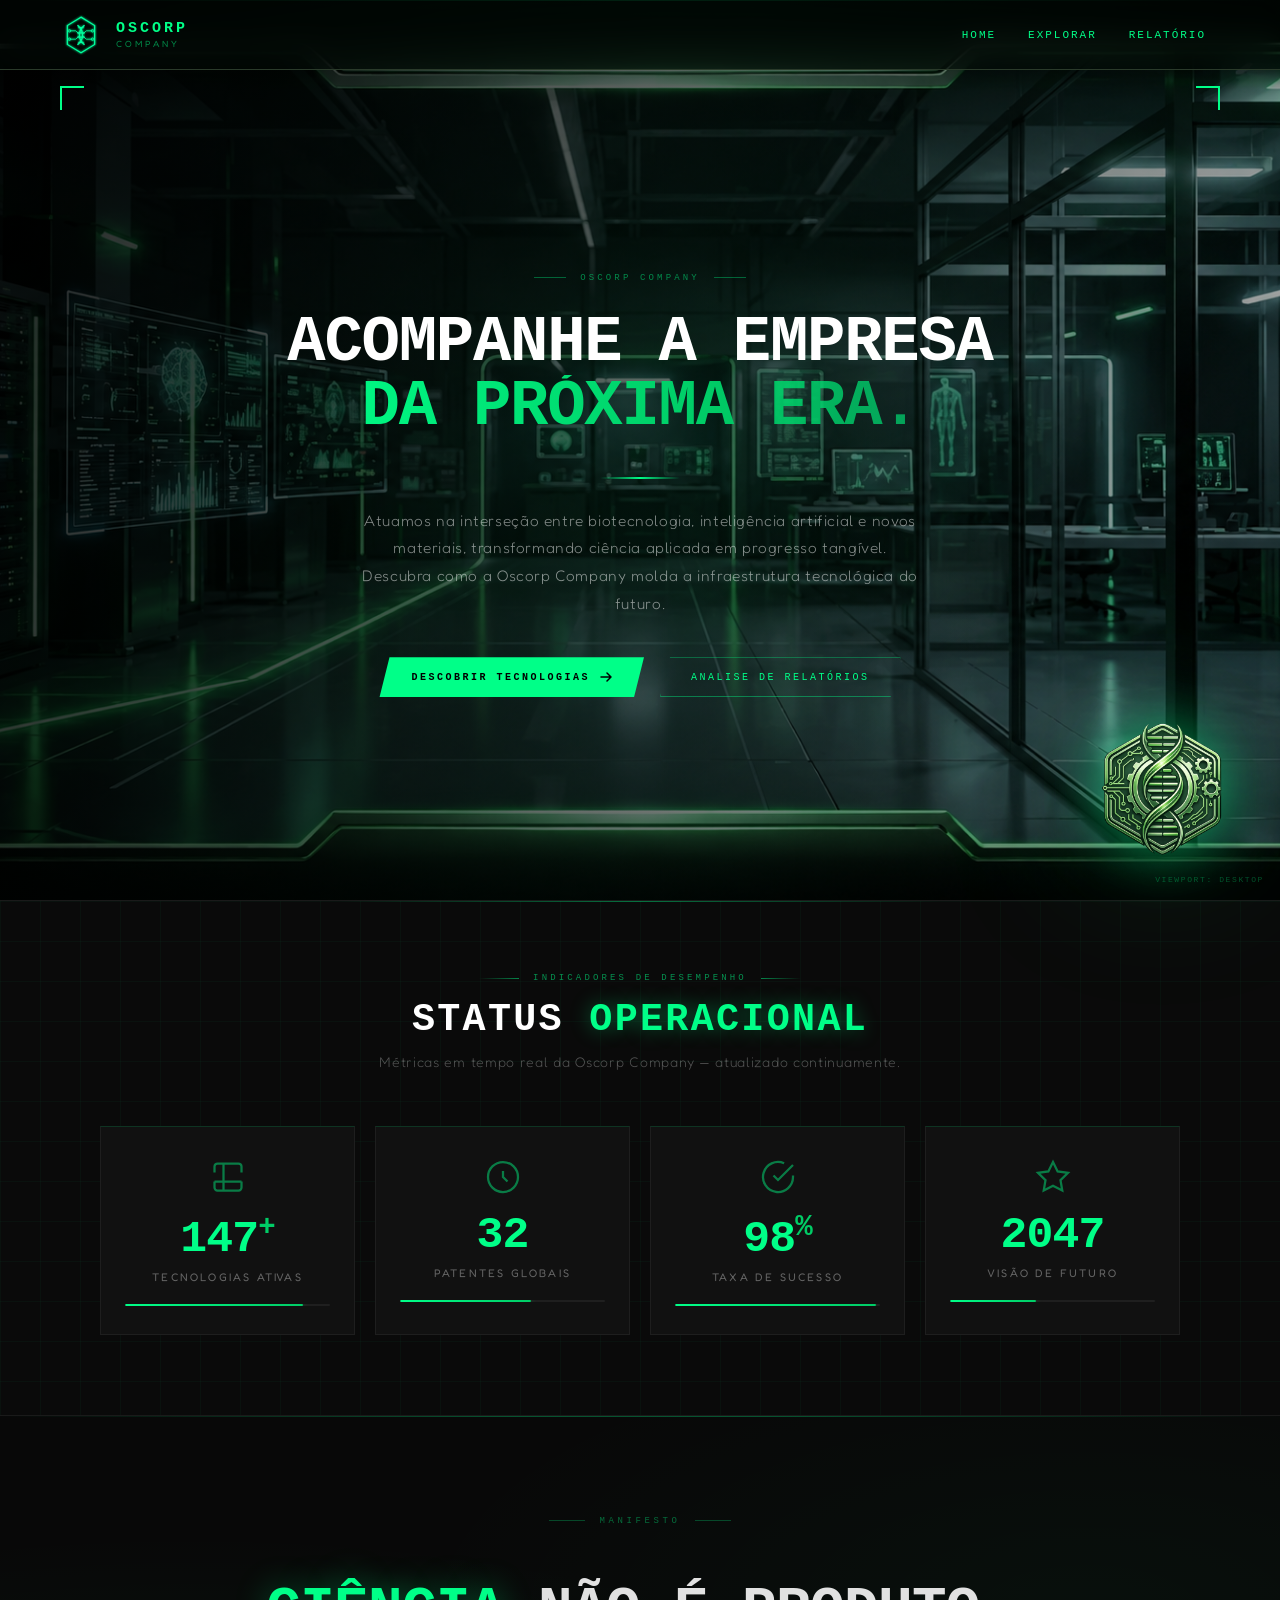
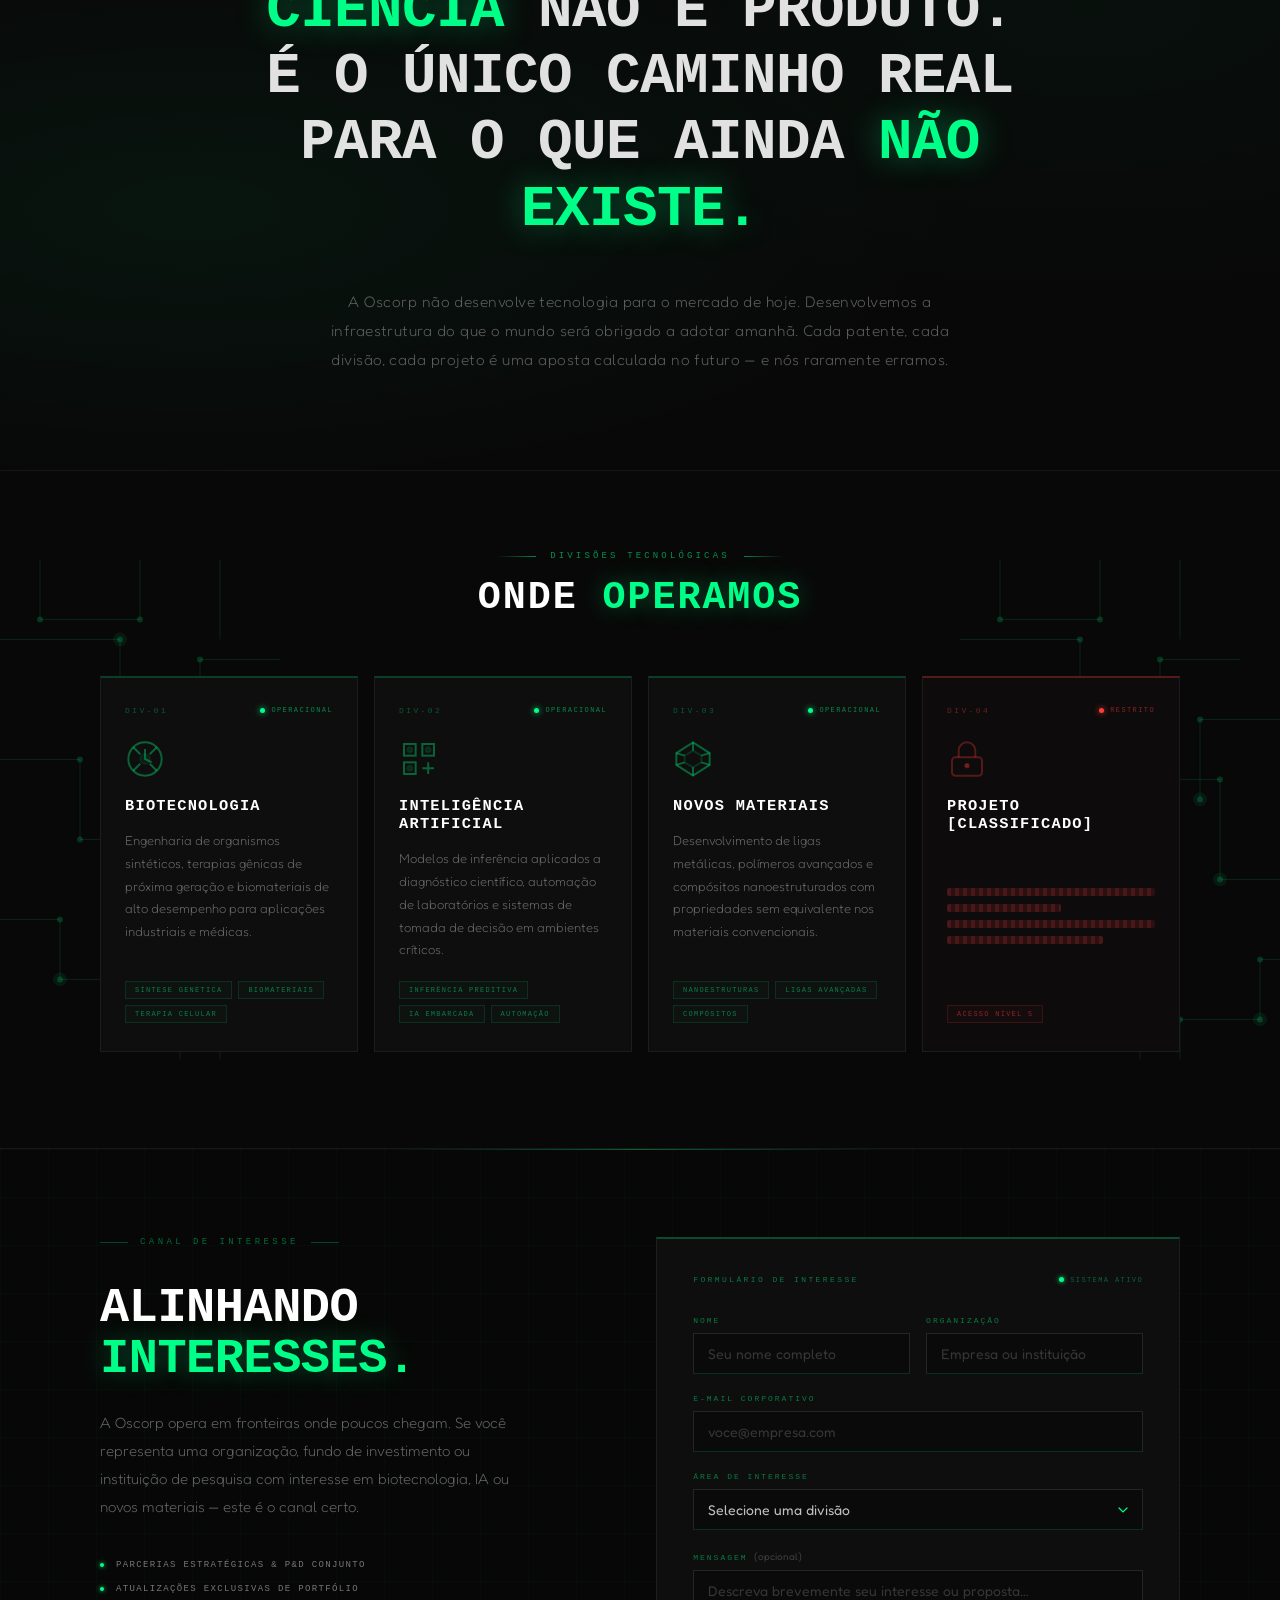
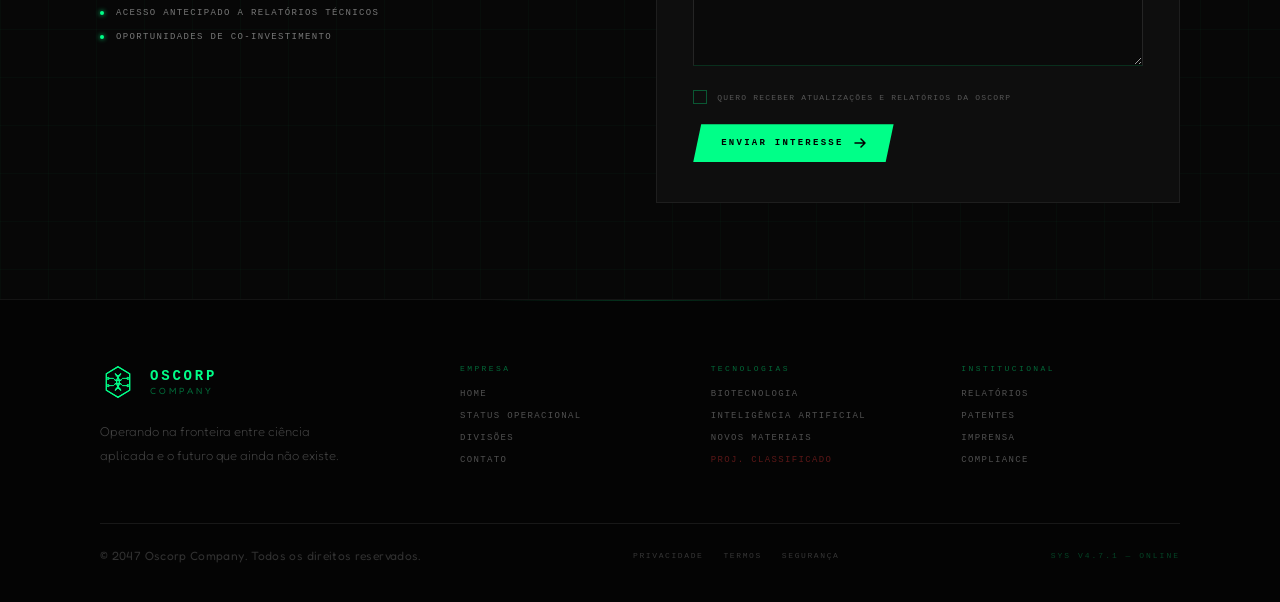
==== commit d1a8479d: "Conclusão" ====
--- a/index.html
+++ b/index.html
@@ -15,83 +15,61 @@
 
   <input type="checkbox" id="nav-toggle" class="nav-toggle-input">
 
+  <div class="logo-fixed-wrapper" aria-hidden="true">
+    <div class="logo-fixed-inner">
+      <img src="img/logo.png" class="oscorp-logo-fixed" alt="Oscorp Logo" />
+    </div>
+  </div>
+
   <section class="hero" id="hero">
     <div class="banner" role="banner">
 
       <div class="scan-line"></div>
 
       <header class="topbar">
-        <div class="logo fade-up delay-1">
-      <svg width="60" height="60" viewBox="0 0 200 200" xmlns="http://www.w3.org/2000/svg">
-
-  <defs>
-    <filter id="glow">
-      <feGaussianBlur stdDeviation="4" result="coloredBlur"/>
-      <feMerge>
-        <feMergeNode in="coloredBlur"/>
-        <feMergeNode in="SourceGraphic"/>
-      </feMerge>
-    </filter>
-  </defs>
-
-
-  <polygon
-    points="100,15 165,55 165,145 100,185 35,145 35,55"
-    fill="none"
-    stroke="#00ff9d"
-    stroke-width="6"
-    filter="url(#glow)"
-  />
-
-  
-  <g stroke="#00ff9d" stroke-width="4" fill="none" filter="url(#glow)">
-    <line x1="45" y1="80" x2="75" y2="80"/>
-    <line x1="45" y1="120" x2="75" y2="120"/>
-
-    <circle cx="45" cy="80" r="6"/>
-    <circle cx="45" cy="120" r="6"/>
-
-    <line x1="75" y1="80" x2="90" y2="95"/>
-    <line x1="75" y1="120" x2="90" y2="105"/>
-  </g>
-
- 
-  <g stroke="#00ff9d" stroke-width="4" fill="none" filter="url(#glow)">
-    <line x1="125" y1="80" x2="155" y2="80"/>
-    <line x1="125" y1="120" x2="155" y2="120"/>
-
-    <circle cx="155" cy="80" r="6"/>
-    <circle cx="155" cy="120" r="6"/>
-
-    <line x1="125" y1="80" x2="110" y2="95"/>
-    <line x1="125" y1="120" x2="110" y2="105"/>
-  </g>
-
-
-  <g
-    stroke="#00ff9d"
-    stroke-width="6"
-    fill="none"
-    stroke-linecap="round"
-    filter="url(#glow)"
-  >
-    <path d="M85 55 C115 80,115 120,85 145"/>
-    <path d="M115 55 C85 80,85 120,115 145"/>
-
-    <line x1="90" y1="65" x2="110" y2="65"/>
-    <line x1="85" y1="90" x2="115" y2="90"/>
-    <line x1="85" y1="110" x2="115" y2="110"/>
-    <line x1="90" y1="135" x2="110" y2="135"/>
-  </g>
-
-</svg>
+        <a href="#hero" class="logo fade-up delay-1">
+          <svg class="logo-hex" width="42" height="42" viewBox="0 0 200 200" xmlns="http://www.w3.org/2000/svg">
+            <defs>
+              <filter id="glow">
+                <feGaussianBlur stdDeviation="4" result="coloredBlur"/>
+                <feMerge>
+                  <feMergeNode in="coloredBlur"/>
+                  <feMergeNode in="SourceGraphic"/>
+                </feMerge>
+              </filter>
+            </defs>
+            <polygon points="100,15 165,55 165,145 100,185 35,145 35,55" fill="none" stroke="#00ff9d" stroke-width="6" filter="url(#glow)"/>
+            <g stroke="#00ff9d" stroke-width="4" fill="none" filter="url(#glow)">
+              <line x1="45" y1="80" x2="75" y2="80"/>
+              <line x1="45" y1="120" x2="75" y2="120"/>
+              <circle cx="45" cy="80" r="6"/>
+              <circle cx="45" cy="120" r="6"/>
+              <line x1="75" y1="80" x2="90" y2="95"/>
+              <line x1="75" y1="120" x2="90" y2="105"/>
+            </g>
+            <g stroke="#00ff9d" stroke-width="4" fill="none" filter="url(#glow)">
+              <line x1="125" y1="80" x2="155" y2="80"/>
+              <line x1="125" y1="120" x2="155" y2="120"/>
+              <circle cx="155" cy="80" r="6"/>
+              <circle cx="155" cy="120" r="6"/>
+              <line x1="125" y1="80" x2="110" y2="95"/>
+              <line x1="125" y1="120" x2="110" y2="105"/>
+            </g>
+            <g stroke="#00ff9d" stroke-width="6" fill="none" stroke-linecap="round" filter="url(#glow)">
+              <path d="M85 55 C115 80,115 120,85 145"/>
+              <path d="M115 55 C85 80,85 120,115 145"/>
+              <line x1="90" y1="65" x2="110" y2="65"/>
+              <line x1="85" y1="90" x2="115" y2="90"/>
+              <line x1="85" y1="110" x2="115" y2="110"/>
+              <line x1="90" y1="135" x2="110" y2="135"/>
+            </g>
+          </svg>
           <div>
             <div class="logo-text">Oscorp</div>
             <div class="logo-sub">Company</div>
           </div>
-        </div>
-
-       
+        </a>
+
         <label for="nav-toggle" class="menu-toggle" aria-label="Abrir menu">
           <span></span>
           <span></span>
@@ -100,9 +78,9 @@
 
         <div class="topbar-right fade-up delay-1">
           <nav class="navbar" aria-label="Navegação principal">
-            <a href="#">Home</a>
-            <a href="#">Explorar</a>
-            <a href="#">Relatório</a>
+            <a href="#hero">Home</a>
+            <a href="#sobre">Explorar</a>
+            <a href="#contato">Relatório</a>
           </nav>
         </div>
       </header>
@@ -111,12 +89,17 @@
       <div class="corner corner-tr"></div>
 
       <main class="content">
-        <div class="content-left">
+        <div class="content-center">
+
+          <p class="hero-eyebrow fade-up delay-2">
+            <span class="hero-eyebrow-line"></span>
+            Oscorp Company
+            <span class="hero-eyebrow-line"></span>
+          </p>
 
           <h1 class="headline fade-up delay-3">
             <span class="headline-line1">Acompanhe a empresa</span>
             <span class="headline-line2">Da próxima Era.</span>
-            <span class="headline-line3">Oscorp Company</span>
           </h1>
 
           <div class="divider fade-up delay-3"></div>
@@ -128,19 +111,13 @@
           </p>
 
           <div class="cta-row fade-up delay-5">
-            <a href="#" class="btn-primary">
+            <a href="#sobre" class="btn-primary">
               Descobrir Tecnologias
               <svg width="12" height="12" viewBox="0 0 12 12" fill="none">
                 <path d="M1 6h10M7 2l4 4-4 4" stroke="currentColor" stroke-width="1.5" stroke-linecap="round" stroke-linejoin="round"/>
               </svg>
             </a>
-            <a href="#" class="btn-secondary">Analise de Relatórios</a>
-          </div>
-        </div>
-
-        <div class="content-right fade-up delay-4">
-          <div class="logo-wrapper">
-            <img src="img/logo.png" class="oscorp-logo" alt="Oscorp Logo" />
+            <a href="#contato" class="btn-secondary">Analise de Relatórios</a>
           </div>
         </div>
       </main>
@@ -154,7 +131,6 @@
     </div>
   </section>
 
- 
   <section class="stats-section" id="status" aria-label="Indicadores da Oscorp">
     <div class="stats-section-inner">
 
@@ -221,94 +197,476 @@
     </div>
   </section>
 
-
   <section class="sobre-section" id="sobre">
-    <div class="sobre-inner">
-
-      <div class="sobre-eyebrow">
-        <span class="sobre-eyebrow-line"></span>
-        <span class="sobre-eyebrow-text">Sobre a Liderança</span>
-        <span class="sobre-eyebrow-line"></span>
-      </div>
-
-      <div class="sobre-grid">
-
-        <div class="sobre-photo-col">
-          <div class="sobre-photo-frame">
-            <div class="sobre-photo-placeholder">
-              <svg viewBox="0 0 80 80" fill="none" xmlns="http://www.w3.org/2000/svg">
-                <circle cx="40" cy="28" r="16" stroke="#00ff88" stroke-width="1.5" stroke-dasharray="4 2"/>
-                <path d="M12 72c0-15.464 12.536-28 28-28s28 12.536 28 28" stroke="#00ff88" stroke-width="1.5" stroke-dasharray="4 2"/>
+
+    <div class="manifesto-block">
+      <div class="manifesto-inner">
+        <div class="manifesto-label">
+          <span class="manifesto-label-line"></span>
+          <span>Manifesto</span>
+          <span class="manifesto-label-line"></span>
+        </div>
+        <p class="manifesto-text">
+          <span class="manifesto-accent">Ciência</span> não é produto.<br>
+          É o único caminho real<br>
+          para o que ainda <span class="manifesto-accent">não existe.</span>
+        </p>
+        <p class="manifesto-sub">
+          A Oscorp não desenvolve tecnologia para o mercado de hoje.
+          Desenvolvemos a infraestrutura do que o mundo será obrigado a adotar amanhã.
+          Cada patente, cada divisão, cada projeto é uma aposta calculada no futuro —
+          e nós raramente erramos.
+        </p>
+      </div>
+    </div>
+
+    <div class="divisoes-block">
+
+      <svg class="pcb-deco pcb-deco--left" viewBox="0 0 320 500" fill="none" xmlns="http://www.w3.org/2000/svg" aria-hidden="true">
+        <g stroke="rgba(0,255,136,0.12)" stroke-width="1">
+          <line x1="0" y1="80" x2="120" y2="80"/>
+          <line x1="120" y1="80" x2="120" y2="160"/>
+          <line x1="120" y1="160" x2="200" y2="160"/>
+          <line x1="200" y1="160" x2="200" y2="100"/>
+          <line x1="200" y1="100" x2="280" y2="100"/>
+          <line x1="0" y1="200" x2="80" y2="200"/>
+          <line x1="80" y1="200" x2="80" y2="280"/>
+          <line x1="80" y1="280" x2="160" y2="280"/>
+          <line x1="160" y1="280" x2="160" y2="220"/>
+          <line x1="160" y1="220" x2="260" y2="220"/>
+          <line x1="260" y1="220" x2="260" y2="320"/>
+          <line x1="260" y1="320" x2="320" y2="320"/>
+          <line x1="0" y1="360" x2="60" y2="360"/>
+          <line x1="60" y1="360" x2="60" y2="420"/>
+          <line x1="60" y1="420" x2="180" y2="420"/>
+          <line x1="180" y1="420" x2="180" y2="500"/>
+          <line x1="40" y1="0" x2="40" y2="60"/>
+          <line x1="40" y1="60" x2="140" y2="60"/>
+          <line x1="140" y1="60" x2="140" y2="0"/>
+          <line x1="220" y1="0" x2="220" y2="80"/>
+          <line x1="320" y1="160" x2="240" y2="160"/>
+          <line x1="240" y1="160" x2="240" y2="240"/>
+          <line x1="320" y1="400" x2="300" y2="400"/>
+          <line x1="300" y1="400" x2="300" y2="460"/>
+          <line x1="300" y1="460" x2="220" y2="460"/>
+          <line x1="220" y1="460" x2="220" y2="500"/>
+        </g>
+        <g fill="rgba(0,255,136,0.18)">
+          <circle cx="120" cy="80"  r="3"/>
+          <circle cx="120" cy="160" r="3"/>
+          <circle cx="200" cy="160" r="3"/>
+          <circle cx="200" cy="100" r="3"/>
+          <circle cx="80"  cy="200" r="3"/>
+          <circle cx="80"  cy="280" r="3"/>
+          <circle cx="160" cy="280" r="3"/>
+          <circle cx="160" cy="220" r="3"/>
+          <circle cx="260" cy="220" r="3"/>
+          <circle cx="260" cy="320" r="3"/>
+          <circle cx="60"  cy="360" r="3"/>
+          <circle cx="60"  cy="420" r="3"/>
+          <circle cx="180" cy="420" r="3"/>
+          <circle cx="40"  cy="60"  r="3"/>
+          <circle cx="140" cy="60"  r="3"/>
+          <circle cx="240" cy="160" r="3"/>
+          <circle cx="240" cy="240" r="3"/>
+          <circle cx="300" cy="400" r="3"/>
+          <circle cx="300" cy="460" r="3"/>
+          <circle cx="220" cy="460" r="3"/>
+        </g>
+        <g fill="rgba(0,255,136,0.07)">
+          <circle cx="120" cy="80"  r="7"/>
+          <circle cx="200" cy="160" r="7"/>
+          <circle cx="160" cy="280" r="7"/>
+          <circle cx="260" cy="320" r="7"/>
+          <circle cx="60"  cy="420" r="7"/>
+          <circle cx="240" cy="240" r="7"/>
+          <circle cx="300" cy="460" r="7"/>
+        </g>
+      </svg>
+
+      <svg class="pcb-deco pcb-deco--right" viewBox="0 0 320 500" fill="none" xmlns="http://www.w3.org/2000/svg" aria-hidden="true">
+        <g stroke="rgba(0,255,136,0.12)" stroke-width="1">
+          <line x1="320" y1="80"  x2="200" y2="80"/>
+          <line x1="200" y1="80"  x2="200" y2="160"/>
+          <line x1="200" y1="160" x2="120" y2="160"/>
+          <line x1="120" y1="160" x2="120" y2="100"/>
+          <line x1="120" y1="100" x2="40"  y2="100"/>
+          <line x1="320" y1="200" x2="240" y2="200"/>
+          <line x1="240" y1="200" x2="240" y2="280"/>
+          <line x1="240" y1="280" x2="160" y2="280"/>
+          <line x1="160" y1="280" x2="160" y2="220"/>
+          <line x1="160" y1="220" x2="60"  y2="220"/>
+          <line x1="60"  y1="220" x2="60"  y2="320"/>
+          <line x1="60"  y1="320" x2="0"   y2="320"/>
+          <line x1="320" y1="360" x2="260" y2="360"/>
+          <line x1="260" y1="360" x2="260" y2="420"/>
+          <line x1="260" y1="420" x2="140" y2="420"/>
+          <line x1="140" y1="420" x2="140" y2="500"/>
+          <line x1="280" y1="0"   x2="280" y2="60"/>
+          <line x1="280" y1="60"  x2="180" y2="60"/>
+          <line x1="180" y1="60"  x2="180" y2="0"/>
+          <line x1="100" y1="0"   x2="100" y2="80"/>
+          <line x1="0"   y1="160" x2="80"  y2="160"/>
+          <line x1="80"  y1="160" x2="80"  y2="240"/>
+          <line x1="0"   y1="400" x2="20"  y2="400"/>
+          <line x1="20"  y1="400" x2="20"  y2="460"/>
+          <line x1="20"  y1="460" x2="100" y2="460"/>
+          <line x1="100" y1="460" x2="100" y2="500"/>
+        </g>
+        <g fill="rgba(0,255,136,0.18)">
+          <circle cx="200" cy="80"  r="3"/>
+          <circle cx="200" cy="160" r="3"/>
+          <circle cx="120" cy="160" r="3"/>
+          <circle cx="120" cy="100" r="3"/>
+          <circle cx="240" cy="200" r="3"/>
+          <circle cx="240" cy="280" r="3"/>
+          <circle cx="160" cy="280" r="3"/>
+          <circle cx="160" cy="220" r="3"/>
+          <circle cx="60"  cy="220" r="3"/>
+          <circle cx="60"  cy="320" r="3"/>
+          <circle cx="260" cy="360" r="3"/>
+          <circle cx="260" cy="420" r="3"/>
+          <circle cx="140" cy="420" r="3"/>
+          <circle cx="280" cy="60"  r="3"/>
+          <circle cx="180" cy="60"  r="3"/>
+          <circle cx="80"  cy="160" r="3"/>
+          <circle cx="80"  cy="240" r="3"/>
+          <circle cx="20"  cy="400" r="3"/>
+          <circle cx="20"  cy="460" r="3"/>
+          <circle cx="100" cy="460" r="3"/>
+        </g>
+        <g fill="rgba(0,255,136,0.07)">
+          <circle cx="200" cy="160" r="7"/>
+          <circle cx="120" cy="160" r="7"/>
+          <circle cx="160" cy="280" r="7"/>
+          <circle cx="60"  cy="320" r="7"/>
+          <circle cx="260" cy="420" r="7"/>
+          <circle cx="80"  cy="240" r="7"/>
+          <circle cx="20"  cy="460" r="7"/>
+        </g>
+      </svg>
+
+      <div class="divisoes-inner">
+
+        <div class="divisoes-header">
+          <div class="divisoes-eyebrow">
+            <span class="divisoes-eyebrow-line"></span>
+            <span class="divisoes-eyebrow-text">Divisões Tecnológicas</span>
+            <span class="divisoes-eyebrow-line"></span>
+          </div>
+          <h2 class="divisoes-title">Onde <span class="divisoes-title-accent">Operamos</span></h2>
+        </div>
+
+        <div class="divisoes-grid">
+
+          <div class="div-card">
+            <div class="div-card-top">
+              <div class="div-card-code">DIV-01</div>
+              <div class="div-status">
+                <span class="div-status-dot"></span>
+                Operacional
+              </div>
+            </div>
+            <div class="div-card-icon">
+              <svg viewBox="0 0 24 24" fill="none" stroke="currentColor" stroke-width="1.2">
+                <path d="M12 2C6.48 2 2 6.48 2 12s4.48 10 10 10 10-4.48 10-10S17.52 2 12 2z"/>
+                <path d="M12 6v6l4 2"/>
+                <circle cx="12" cy="12" r="3" fill="currentColor" opacity="0.2"/>
+                <path d="M4.93 4.93l4.24 4.24M14.83 14.83l4.24 4.24M4.93 19.07l4.24-4.24M14.83 9.17l4.24-4.24"/>
               </svg>
-              <span>Foto</span>
-            </div>
-            <div class="sobre-photo-corner sobre-photo-tl"></div>
-            <div class="sobre-photo-corner sobre-photo-tr"></div>
-            <div class="sobre-photo-corner sobre-photo-bl"></div>
-            <div class="sobre-photo-corner sobre-photo-br"></div>
-          </div>
-          <div class="sobre-badge-role">
-            <span class="sobre-badge-dot"></span>
-            Diretor Executivo — Oscorp Co.
-          </div>
-        </div>
-
-        <div class="sobre-content-col">
-
-          <h2 class="sobre-title">
-            Norman <span class="sobre-title-accent">Osborn</span>
-          </h2>
-          <p class="sobre-role-line">Fundador & CEO · Cientista-Chefe</p>
-
-          <div class="sobre-divider"></div>
-
-          <p class="sobre-bio">
-            Visionário à frente da Oscorp Company há mais de duas décadas, Norman Osborn
-            combina rigor científico com ousadia estratégica para transformar pesquisa
-            de ponta em soluções reais. Doutor em Bioquímica Aplicada pelo MIT, lidera
-            equipes multidisciplinares que atuam nos limites da biotecnologia, IA e
-            novos materiais.
-          </p>
-
-          <p class="sobre-bio" style="margin-top: 14px;">
-            Sob sua gestão, a Oscorp acumulou 32 patentes globais e se estabeleceu como
-            referência em inovação tecnológica de alto impacto, com projetos ativos em
-            mais de 18 países.
-          </p>
-
-          <div class="sobre-tags">
-            <span class="sobre-tag">Biotecnologia</span>
-            <span class="sobre-tag">Inteligência Artificial</span>
-            <span class="sobre-tag">Novos Materiais</span>
-            <span class="sobre-tag">P&D Avançado</span>
-            <span class="sobre-tag">Estratégia Corporativa</span>
-          </div>
-
-          <div class="sobre-links">
-            <a href="#" class="sobre-link">
-              <svg viewBox="0 0 24 24" fill="none" stroke="currentColor" stroke-width="1.5" width="14" height="14">
-                <path d="M16 8a6 6 0 0 1 6 6v7h-4v-7a2 2 0 0 0-2-2 2 2 0 0 0-2 2v7h-4v-7a6 6 0 0 1 6-6z"/><rect x="2" y="9" width="4" height="12"/><circle cx="4" cy="4" r="2"/>
+            </div>
+            <h3 class="div-card-name">Biotecnologia</h3>
+            <p class="div-card-desc">Engenharia de organismos sintéticos, terapias gênicas de próxima geração e biomateriais de alto desempenho para aplicações industriais e médicas.</p>
+            <div class="div-card-tags">
+              <span>Síntese Genética</span>
+              <span>Biomateriais</span>
+              <span>Terapia Celular</span>
+            </div>
+          </div>
+
+          <div class="div-card">
+            <div class="div-card-top">
+              <div class="div-card-code">DIV-02</div>
+              <div class="div-status">
+                <span class="div-status-dot"></span>
+                Operacional
+              </div>
+            </div>
+            <div class="div-card-icon">
+              <svg viewBox="0 0 24 24" fill="none" stroke="currentColor" stroke-width="1.2">
+                <rect x="3" y="3" width="7" height="7"/>
+                <rect x="14" y="3" width="7" height="7"/>
+                <rect x="3" y="14" width="7" height="7"/>
+                <path d="M14 17.5h7M17.5 14v7"/>
+                <circle cx="6.5" cy="6.5" r="1.5" fill="currentColor" opacity="0.3"/>
+                <circle cx="17.5" cy="6.5" r="1.5" fill="currentColor" opacity="0.3"/>
+                <circle cx="6.5" cy="17.5" r="1.5" fill="currentColor" opacity="0.3"/>
               </svg>
-              LinkedIn
-            </a>
-            <a href="#" class="sobre-link">
-              <svg viewBox="0 0 24 24" fill="none" stroke="currentColor" stroke-width="1.5" width="14" height="14">
-                <path d="M4 4h16c1.1 0 2 .9 2 2v12c0 1.1-.9 2-2 2H4c-1.1 0-2-.9-2-2V6c0-1.1.9-2 2-2z"/><polyline points="22,6 12,13 2,6"/>
+            </div>
+            <h3 class="div-card-name">Inteligência Artificial</h3>
+            <p class="div-card-desc">Modelos de inferência aplicados a diagnóstico científico, automação de laboratórios e sistemas de tomada de decisão em ambientes críticos.</p>
+            <div class="div-card-tags">
+              <span>Inferência Preditiva</span>
+              <span>IA Embarcada</span>
+              <span>Automação</span>
+            </div>
+          </div>
+
+          <div class="div-card">
+            <div class="div-card-top">
+              <div class="div-card-code">DIV-03</div>
+              <div class="div-status">
+                <span class="div-status-dot"></span>
+                Operacional
+              </div>
+            </div>
+            <div class="div-card-icon">
+              <svg viewBox="0 0 24 24" fill="none" stroke="currentColor" stroke-width="1.2">
+                <polygon points="12 2 22 8.5 22 15.5 12 22 2 15.5 2 8.5"/>
+                <polygon points="12 7 17 10 17 14 12 17 7 14 7 10" opacity="0.4"/>
+                <line x1="12" y1="2" x2="12" y2="7"/>
+                <line x1="22" y1="8.5" x2="17" y2="10"/>
+                <line x1="22" y1="15.5" x2="17" y2="14"/>
+                <line x1="12" y1="22" x2="12" y2="17"/>
+                <line x1="2" y1="15.5" x2="7" y2="14"/>
+                <line x1="2" y1="8.5" x2="7" y2="10"/>
               </svg>
-              Contato
-            </a>
-            <a href="#" class="sobre-link">
-              <svg viewBox="0 0 24 24" fill="none" stroke="currentColor" stroke-width="1.5" width="14" height="14">
-                <path d="M14 2H6a2 2 0 0 0-2 2v16a2 2 0 0 0 2 2h12a2 2 0 0 0 2-2V8z"/><polyline points="14 2 14 8 20 8"/>
+            </div>
+            <h3 class="div-card-name">Novos Materiais</h3>
+            <p class="div-card-desc">Desenvolvimento de ligas metálicas, polímeros avançados e compósitos nanoestruturados com propriedades sem equivalente nos materiais convencionais.</p>
+            <div class="div-card-tags">
+              <span>Nanoestruturas</span>
+              <span>Ligas Avançadas</span>
+              <span>Compósitos</span>
+            </div>
+          </div>
+
+          <div class="div-card div-card--classified">
+            <div class="div-card-top">
+              <div class="div-card-code">DIV-04</div>
+              <div class="div-status div-status--restricted">
+                <span class="div-status-dot div-status-dot--restricted"></span>
+                Restrito
+              </div>
+            </div>
+            <div class="div-card-icon div-card-icon--classified">
+              <svg viewBox="0 0 24 24" fill="none" stroke="currentColor" stroke-width="1.2">
+                <rect x="3" y="11" width="18" height="11" rx="2" ry="2"/>
+                <path d="M7 11V7a5 5 0 0 1 10 0v4"/>
+                <circle cx="12" cy="16" r="1" fill="currentColor"/>
               </svg>
-              Currículo
-            </a>
-          </div>
-
-        </div>
-      </div>
+            </div>
+            <h3 class="div-card-name">Projeto [CLASSIFICADO]</h3>
+            <p class="div-card-desc div-card-desc--redacted">
+              <span class="redacted-bar"></span>
+              <span class="redacted-bar redacted-bar--short"></span>
+              <span class="redacted-bar"></span>
+              <span class="redacted-bar redacted-bar--mid"></span>
+            </p>
+            <div class="div-card-tags">
+              <span class="tag-classified">Acesso Nível 5</span>
+            </div>
+          </div>
+
+        </div>
+      </div>
+    </div>
+
+  </section>
+
+
+  <section class="contato-section" id="contato">
+
+    <div class="contato-inner">
+
+      <div class="contato-left">
+        <div class="contato-eyebrow">
+          <span class="contato-eyebrow-line"></span>
+          <span>Canal de Interesse</span>
+          <span class="contato-eyebrow-line"></span>
+        </div>
+
+        <h2 class="contato-title">
+          Alinhando<br>
+          <span class="contato-title-accent">Interesses.</span>
+        </h2>
+
+        <p class="contato-desc">
+          A Oscorp opera em fronteiras onde poucos chegam. Se você representa
+          uma organização, fundo de investimento ou instituição de pesquisa com
+          interesse em biotecnologia, IA ou novos materiais — este é o canal certo.
+        </p>
+
+        <div class="contato-pilares">
+          <div class="contato-pilar">
+            <span class="contato-pilar-dot"></span>
+            <span>Parcerias estratégicas & P&D conjunto</span>
+          </div>
+          <div class="contato-pilar">
+            <span class="contato-pilar-dot"></span>
+            <span>Atualizações exclusivas de portfólio</span>
+          </div>
+          <div class="contato-pilar">
+            <span class="contato-pilar-dot"></span>
+            <span>Acesso antecipado a relatórios técnicos</span>
+          </div>
+          <div class="contato-pilar">
+            <span class="contato-pilar-dot"></span>
+            <span>Oportunidades de co-investimento</span>
+          </div>
+        </div>
+      </div>
+
+      <div class="contato-right">
+        <div class="contato-form-wrap">
+
+          <div class="contato-form-header">
+            <span class="contato-form-tag">Formulário de Interesse</span>
+            <span class="contato-form-status">
+              <span class="contato-form-status-dot"></span>
+              Sistema ativo
+            </span>
+          </div>
+
+          <form class="contato-form" action="#" method="post">
+
+            <div class="cform-row cform-row--half">
+              <div class="cform-field">
+                <label class="cform-label" for="cf-nome">Nome</label>
+                <input class="cform-input" type="text" id="cf-nome" name="nome" placeholder="Seu nome completo" autocomplete="off">
+              </div>
+              <div class="cform-field">
+                <label class="cform-label" for="cf-org">Organização</label>
+                <input class="cform-input" type="text" id="cf-org" name="organizacao" placeholder="Empresa ou instituição" autocomplete="off">
+              </div>
+            </div>
+
+            <div class="cform-field">
+              <label class="cform-label" for="cf-email">E-mail corporativo</label>
+              <input class="cform-input" type="email" id="cf-email" name="email" placeholder="voce@empresa.com" autocomplete="off">
+            </div>
+
+            <div class="cform-field">
+              <label class="cform-label" for="cf-area">Área de interesse</label>
+              <select class="cform-input cform-select" id="cf-area" name="area">
+                <option value="" disabled selected>Selecione uma divisão</option>
+                <option value="bio">Biotecnologia</option>
+                <option value="ia">Inteligência Artificial</option>
+                <option value="mat">Novos Materiais</option>
+                <option value="inv">Investimento & Parcerias</option>
+                <option value="imprensa">Imprensa & Relações Institucionais</option>
+              </select>
+            </div>
+
+            <div class="cform-field">
+              <label class="cform-label" for="cf-msg">Mensagem <span class="cform-optional">(opcional)</span></label>
+              <textarea class="cform-input cform-textarea" id="cf-msg" name="mensagem" placeholder="Descreva brevemente seu interesse ou proposta…" rows="4"></textarea>
+            </div>
+
+            <div class="cform-footer">
+              <label class="cform-check">
+                <input type="checkbox" class="cform-check-input" name="newsletter">
+                <span class="cform-check-box"></span>
+                <span class="cform-check-label">Quero receber atualizações e relatórios da Oscorp</span>
+              </label>
+              <button type="submit" class="cform-submit">
+                Enviar Interesse
+                <svg width="12" height="12" viewBox="0 0 12 12" fill="none">
+                  <path d="M1 6h10M7 2l4 4-4 4" stroke="currentColor" stroke-width="1.5" stroke-linecap="round" stroke-linejoin="round"/>
+                </svg>
+              </button>
+            </div>
+
+          </form>
+        </div>
+      </div>
+
     </div>
   </section>
 
+
+  <footer class="footer">
+    <div class="footer-inner">
+
+      <div class="footer-top">
+
+        <div class="footer-brand">
+          <div class="footer-logo">
+            <svg width="36" height="36" viewBox="0 0 200 200" xmlns="http://www.w3.org/2000/svg">
+              <defs>
+                <filter id="glow-ft">
+                  <feGaussianBlur stdDeviation="4" result="coloredBlur"/>
+                  <feMerge><feMergeNode in="coloredBlur"/><feMergeNode in="SourceGraphic"/></feMerge>
+                </filter>
+              </defs>
+              <polygon points="100,15 165,55 165,145 100,185 35,145 35,55" fill="none" stroke="#00ff88" stroke-width="6" filter="url(#glow-ft)"/>
+              <g stroke="#00ff88" stroke-width="4" fill="none" filter="url(#glow-ft)">
+                <line x1="45" y1="80" x2="75" y2="80"/><line x1="45" y1="120" x2="75" y2="120"/>
+                <circle cx="45" cy="80" r="6"/><circle cx="45" cy="120" r="6"/>
+                <line x1="75" y1="80" x2="90" y2="95"/><line x1="75" y1="120" x2="90" y2="105"/>
+              </g>
+              <g stroke="#00ff88" stroke-width="4" fill="none" filter="url(#glow-ft)">
+                <line x1="125" y1="80" x2="155" y2="80"/><line x1="125" y1="120" x2="155" y2="120"/>
+                <circle cx="155" cy="80" r="6"/><circle cx="155" cy="120" r="6"/>
+                <line x1="125" y1="80" x2="110" y2="95"/><line x1="125" y1="120" x2="110" y2="105"/>
+              </g>
+              <g stroke="#00ff88" stroke-width="6" fill="none" stroke-linecap="round" filter="url(#glow-ft)">
+                <path d="M85 55 C115 80,115 120,85 145"/><path d="M115 55 C85 80,85 120,115 145"/>
+                <line x1="90" y1="65" x2="110" y2="65"/><line x1="85" y1="90" x2="115" y2="90"/>
+                <line x1="85" y1="110" x2="115" y2="110"/><line x1="90" y1="135" x2="110" y2="135"/>
+              </g>
+            </svg>
+            <div>
+              <div class="footer-logo-text">Oscorp</div>
+              <div class="footer-logo-sub">Company</div>
+            </div>
+          </div>
+          <p class="footer-brand-desc">
+            Operando na fronteira entre ciência aplicada e o futuro que ainda não existe.
+          </p>
+        </div>
+
+        <div class="footer-nav-group">
+          <div class="footer-nav-col">
+            <span class="footer-nav-title">Empresa</span>
+            <a href="#hero" class="footer-nav-link">Home</a>
+            <a href="#status" class="footer-nav-link">Status Operacional</a>
+            <a href="#sobre" class="footer-nav-link">Divisões</a>
+            <a href="#contato" class="footer-nav-link">Contato</a>
+          </div>
+          <div class="footer-nav-col">
+            <span class="footer-nav-title">Tecnologias</span>
+            <a href="#sobre" class="footer-nav-link">Biotecnologia</a>
+            <a href="#sobre" class="footer-nav-link">Inteligência Artificial</a>
+            <a href="#sobre" class="footer-nav-link">Novos Materiais</a>
+            <a href="#sobre" class="footer-nav-link footer-nav-link--classified">Proj. Classificado</a>
+          </div>
+          <div class="footer-nav-col">
+            <span class="footer-nav-title">Institucional</span>
+            <a href="#contato" class="footer-nav-link">Relatórios</a>
+            <a href="#contato" class="footer-nav-link">Patentes</a>
+            <a href="#contato" class="footer-nav-link">Imprensa</a>
+            <a href="#contato" class="footer-nav-link">Compliance</a>
+          </div>
+        </div>
+
+      </div>
+
+      <div class="footer-bottom">
+        <div class="footer-bottom-line"></div>
+        <div class="footer-bottom-row">
+          <span class="footer-copy">© 2047 Oscorp Company. Todos os direitos reservados.</span>
+          <div class="footer-bottom-links">
+            <a href="#">Privacidade</a>
+            <a href="#">Termos</a>
+            <a href="#">Segurança</a>
+          </div>
+          <span class="footer-version">SYS v4.7.1 — ONLINE</span>
+        </div>
+      </div>
+
+    </div>
+  </footer>
+
 </body>
 </html>
--- a/style.css
+++ b/style.css
@@ -6,6 +6,10 @@
   font-style: normal;
 }
 @import url('https://fonts.googleapis.com/css2?family=Fredoka:wdth@87.5&display=swap');
+
+html {
+  scroll-behavior: smooth;
+}
 
 *, *::before, *::after {
   box-sizing: border-box;
@@ -39,16 +43,44 @@
   padding: 0;
 }
 
-/* ============================================
-   CHECKBOX — oculto, controla menu mobile
-   ============================================ */
+/* ─── Scroll offset para topbar fixo ─────────────────────── */
+#hero,
+#status,
+#sobre,
+#contato {
+  scroll-margin-top: var(--topbar-h);
+}
+
+/* ─── Checkbox toggle (menu mobile) ──────────────────────── */
 .nav-toggle-input {
   display: none;
 }
 
-/* ============================================
-   HERO
-   ============================================ */
+/* ─── Logo flutuante ─────────────────────────────────────── */
+.logo-fixed-wrapper {
+  position: fixed;
+  bottom: 32px;
+  right: 40px;
+  z-index: 200;
+  pointer-events: none;
+}
+
+.logo-fixed-inner {
+  animation: logoFloat 3s ease-in-out infinite;
+  filter:
+    drop-shadow(0 0 30px rgba(0, 255, 136, 0.55))
+    drop-shadow(0 0 80px rgba(0, 255, 136, 0.18));
+}
+
+.oscorp-logo-fixed {
+  width: clamp(100px, 12vw, 180px);
+  height: clamp(100px, 12vw, 180px);
+  object-fit: contain;
+  display: block;
+  animation: logoSpin 4s ease-in-out infinite;
+}
+
+/* ─── Hero / Banner ──────────────────────────────────────── */
 .hero {
   width: 100%;
   background-image: url('img/fundo-banner.png');
@@ -77,9 +109,9 @@
   inset: 0;
   background: linear-gradient(
     105deg,
-    rgba(0, 0, 0, 0.92) 0%,
-    rgba(0, 8, 4, 0.72) 45%,
-    rgba(0, 0, 0, 0.35) 100%
+    rgba(0, 0, 0, 0.85) 0%,
+    rgba(0, 8, 4, 0.60) 50%,
+    rgba(0, 0, 0, 0.30) 100%
   );
   z-index: 1;
   pointer-events: none;
@@ -98,9 +130,7 @@
   pointer-events: none;
 }
 
-/* ============================================
-   TOPBAR
-   ============================================ */
+/* ─── Topbar ─────────────────────────────────────────────── */
 .topbar {
   position: fixed;
   top: 0;
@@ -118,6 +148,7 @@
   -webkit-backdrop-filter: blur(14px);
 }
 
+/* ─── Logo ───────────────────────────────────────────────── */
 .logo {
   display: flex;
   align-items: center;
@@ -149,9 +180,7 @@
   text-transform: uppercase;
 }
 
-/* ============================================
-   NAV DESKTOP
-   ============================================ */
+/* ─── Navbar ─────────────────────────────────────────────── */
 .topbar-right {
   display: flex;
   align-items: center;
@@ -181,9 +210,7 @@
   color: #fff;
 }
 
-/* ============================================
-   MENU TOGGLE — label age como botão (sem JS)
-   ============================================ */
+/* ─── Menu toggle (hambúrguer) ───────────────────────────── */
 .menu-toggle {
   display: none;
   flex-direction: column;
@@ -215,7 +242,7 @@
   transform-origin: center;
 }
 
-/* quando checkbox está marcado → animação das 3 linhas */
+/* Animação X ao abrir */
 .nav-toggle-input:checked ~ .hero .topbar .menu-toggle span:nth-child(1) {
   transform: translateY(6.5px) rotate(45deg);
 }
@@ -227,9 +254,7 @@
   transform: translateY(-6.5px) rotate(-45deg);
 }
 
-/* ============================================
-   CORNERS
-   ============================================ */
+/* ─── Cantos decorativos ─────────────────────────────────── */
 .corner {
   position: absolute;
   width: 24px;
@@ -251,9 +276,7 @@
   border-right: 2px solid var(--green-bright);
 }
 
-/* ============================================
-   SCAN LINE
-   ============================================ */
+/* ─── Scan line ──────────────────────────────────────────── */
 .scan-line {
   position: absolute;
   left: 0;
@@ -265,18 +288,44 @@
   pointer-events: none;
 }
 
-/* ============================================
-   CONTENT
-   ============================================ */
+/* ─── Conteúdo hero ──────────────────────────────────────── */
 .content {
   position: relative;
   z-index: 5;
   flex: 1;
-  display: grid;
-  grid-template-columns: 1fr 1fr;
-  gap: 60px;
-  align-items: center;
-  padding: calc(var(--topbar-h) + 60px) 60px 40px;
+  display: flex;
+  align-items: center;
+  justify-content: center;
+  padding: calc(var(--topbar-h) + 60px) 60px 60px;
+}
+
+.content-center {
+  display: flex;
+  flex-direction: column;
+  align-items: center;
+  text-align: center;
+  max-width: 800px;
+  width: 100%;
+}
+
+.hero-eyebrow {
+  display: flex;
+  align-items: center;
+  gap: 14px;
+  font-family: var(--font-display);
+  font-size: 9px;
+  letter-spacing: 0.35em;
+  color: rgba(0,255,136,0.5);
+  text-transform: uppercase;
+  margin-bottom: 28px;
+}
+
+.hero-eyebrow-line {
+  display: block;
+  width: 32px;
+  height: 1px;
+  background: rgba(0,255,136,0.35);
+  flex-shrink: 0;
 }
 
 .headline {
@@ -288,7 +337,7 @@
 }
 
 .headline-line1 {
-  font-size: clamp(36px, 4.5vw, 72px);
+  font-size: clamp(36px, 5vw, 76px);
   color: #fff;
   display: block;
   letter-spacing: -0.02em;
@@ -296,7 +345,7 @@
 }
 
 .headline-line2 {
-  font-size: clamp(36px, 4.5vw, 72px);
+  font-size: clamp(36px, 5vw, 76px);
   background: linear-gradient(90deg, var(--green-bright) 0%, var(--green-mid) 60%, #00ff8880 100%);
   -webkit-background-clip: text;
   -webkit-text-fill-color: transparent;
@@ -305,19 +354,11 @@
   letter-spacing: -0.02em;
 }
 
-.headline-line3 {
-  font-size: clamp(16px, 2vw, 32px);
-  color: rgba(255,255,255,0.22);
-  display: block;
-  letter-spacing: 0.2em;
-  margin-top: 8px;
-}
-
 .divider {
   width: 80px;
   height: 2px;
-  background: linear-gradient(90deg, var(--green-bright), transparent);
-  margin: 24px 0;
+  background: linear-gradient(90deg, transparent, var(--green-bright), transparent);
+  margin: 28px auto;
 }
 
 .tagline {
@@ -326,8 +367,8 @@
   color: rgba(255,255,255,0.52);
   letter-spacing: 0.04em;
   line-height: 1.8;
-  max-width: 480px;
-  margin-bottom: 36px;
+  max-width: 560px;
+  margin-bottom: 40px;
   font-weight: 300;
 }
 
@@ -335,6 +376,7 @@
   display: flex;
   gap: 16px;
   flex-wrap: wrap;
+  justify-content: center;
 }
 
 .btn-primary {
@@ -386,31 +428,7 @@
   border-color: var(--green-bright);
 }
 
-.content-right {
-  display: flex;
-  justify-content: center;
-  align-items: center;
-  position: relative;
-}
-
-.logo-wrapper {
-  animation: logoFloat 3s ease-in-out infinite;
-  filter:
-    drop-shadow(0 0 30px rgba(0, 255, 136, 0.55))
-    drop-shadow(0 0 80px rgba(0, 255, 136, 0.18));
-}
-
-.oscorp-logo {
-  width: clamp(180px, 22vw, 340px);
-  height: clamp(180px, 22vw, 340px);
-  object-fit: contain;
-  display: block;
-  animation: logoSpin 4s ease-in-out infinite;
-}
-
-/* ============================================
-   STATS SECTION
-   ============================================ */
+/* ─── Stats ──────────────────────────────────────────────── */
 .stats-section {
   width: 100%;
   background: #0a0a0a;
@@ -602,9 +620,7 @@
   transform-origin: left;
 }
 
-/* ============================================
-   DEVICE INDICATOR
-   ============================================ */
+/* ─── Device indicator ───────────────────────────────────── */
 .device-indicator {
   position: absolute;
   bottom: 16px;
@@ -621,9 +637,7 @@
 .device-indicator .d-tablet  { display: none; }
 .device-indicator .d-mobile  { display: none; }
 
-/* ============================================
-   FADE-UP / DELAY
-   ============================================ */
+/* ─── Fade up ─────────────────────────────────────────────── */
 .fade-up {
   opacity: 0;
   transform: translateY(20px);
@@ -637,9 +651,7 @@
 .delay-5 { animation-delay: 0.70s; }
 .delay-6 { animation-delay: 0.85s; }
 
-/* ============================================
-   KEYFRAMES
-   ============================================ */
+/* ─── Keyframes ──────────────────────────────────────────── */
 @keyframes blink {
   0%, 100% { opacity: 1; }
   50%       { opacity: 0.3; }
@@ -654,7 +666,7 @@
 
 @keyframes logoFloat {
   0%, 100% { transform: translateY(0px); }
-  50%       { transform: translateY(-18px); }
+  50%       { transform: translateY(-12px); }
 }
 
 @keyframes logoSpin {
@@ -687,9 +699,862 @@
   to   { transform: scaleX(1); }
 }
 
-/* ============================================
-   TABLET — até 1024px
-   ============================================ */
+/* ─── Sobre / Manifesto ──────────────────────────────────── */
+.sobre-section {
+  width: 100%;
+  position: relative;
+  overflow: hidden;
+  background: #080808;
+  border-top: 1px solid #1a1a1a;
+}
+
+.manifesto-block {
+  position: relative;
+  border-bottom: 1px solid #161616;
+  overflow: hidden;
+}
+
+.manifesto-block::before {
+  content: '';
+  position: absolute;
+  inset: 0;
+  background:
+    radial-gradient(ellipse at 15% 60%, rgba(0,255,136,0.05) 0%, transparent 50%),
+    radial-gradient(ellipse at 85% 30%, rgba(0,255,136,0.03) 0%, transparent 45%);
+  pointer-events: none;
+}
+
+.manifesto-block::after {
+  content: '';
+  position: absolute;
+  top: 0;
+  left: 0;
+  right: 0;
+  height: 1px;
+  background: linear-gradient(90deg, transparent 0%, rgba(0,255,136,0.3) 40%, rgba(0,255,136,0.3) 60%, transparent 100%);
+}
+
+.manifesto-inner {
+  max-width: 1200px;
+  margin: 0 auto;
+  padding: 100px 60px 96px;
+  position: relative;
+  z-index: 1;
+  display: flex;
+  flex-direction: column;
+  align-items: center;
+  text-align: center;
+}
+
+.manifesto-label {
+  display: flex;
+  align-items: center;
+  gap: 14px;
+  font-family: var(--font-display);
+  font-size: 9px;
+  letter-spacing: 0.4em;
+  color: rgba(0,255,136,0.4);
+  text-transform: uppercase;
+  margin-bottom: 52px;
+}
+
+.manifesto-label-line {
+  display: block;
+  width: 36px;
+  height: 1px;
+  background: rgba(0,255,136,0.25);
+}
+
+.manifesto-text {
+  font-family: var(--font-display);
+  font-size: clamp(32px, 4.5vw, 68px);
+  font-weight: 900;
+  text-transform: uppercase;
+  letter-spacing: -0.01em;
+  line-height: 1.15;
+  color: rgba(255,255,255,0.88);
+  margin-bottom: 44px;
+  max-width: 780px;
+}
+
+.manifesto-accent {
+  color: var(--green-bright);
+  text-shadow: 0 0 32px rgba(0,255,136,0.4);
+}
+
+.manifesto-sub {
+  font-family: var(--font-body);
+  font-size: clamp(14px, 1.2vw, 17px);
+  color: rgba(255,255,255,0.35);
+  line-height: 1.9;
+  max-width: 620px;
+  font-weight: 300;
+  letter-spacing: 0.03em;
+}
+
+/* ─── Divisões ───────────────────────────────────────────── */
+.divisoes-block {
+  position: relative;
+}
+
+.pcb-deco {
+  position: absolute;
+  top: 0;
+  bottom: 0;
+  height: 100%;
+  width: 320px;
+  pointer-events: none;
+  z-index: 0;
+}
+
+.pcb-deco--left  { left: 0; }
+.pcb-deco--right { right: 0; transform: scaleX(-1); }
+
+.divisoes-inner {
+  max-width: 1200px;
+  margin: 0 auto;
+  padding: 80px 60px 96px;
+  position: relative;
+  z-index: 2;
+}
+
+.divisoes-header {
+  text-align: center;
+  margin-bottom: 56px;
+}
+
+.divisoes-eyebrow {
+  display: flex;
+  align-items: center;
+  justify-content: center;
+  gap: 14px;
+  margin-bottom: 16px;
+}
+
+.divisoes-eyebrow-line {
+  display: block;
+  width: 40px;
+  height: 1px;
+  background: linear-gradient(90deg, transparent, rgba(0,255,136,0.5));
+}
+
+.divisoes-eyebrow-line:last-child {
+  background: linear-gradient(270deg, transparent, rgba(0,255,136,0.5));
+}
+
+.divisoes-eyebrow-text {
+  font-family: var(--font-display);
+  font-size: 9px;
+  letter-spacing: 0.35em;
+  color: rgba(0,255,136,0.55);
+  text-transform: uppercase;
+}
+
+.divisoes-title {
+  font-family: var(--font-display);
+  font-size: clamp(24px, 3vw, 42px);
+  font-weight: 900;
+  text-transform: uppercase;
+  letter-spacing: 0.05em;
+  color: #fff;
+  line-height: 1.1;
+}
+
+.divisoes-title-accent {
+  color: var(--green-bright);
+  text-shadow: 0 0 24px rgba(0,255,136,0.35);
+}
+
+.divisoes-grid {
+  display: grid;
+  grid-template-columns: repeat(4, 1fr);
+  gap: 16px;
+}
+
+.div-card {
+  position: relative;
+  background: #0e0e0e;
+  border: 1px solid #1c1c1c;
+  border-top: 2px solid rgba(0,255,136,0.2);
+  padding: 28px 24px 28px;
+  display: flex;
+  flex-direction: column;
+  gap: 0;
+  transition: border-color 0.3s, transform 0.3s, background 0.3s;
+  overflow: hidden;
+}
+
+.div-card::before {
+  content: '';
+  position: absolute;
+  top: 0;
+  left: 0;
+  right: 0;
+  height: 60px;
+  background: linear-gradient(180deg, rgba(0,255,136,0.04) 0%, transparent 100%);
+  pointer-events: none;
+  opacity: 0;
+  transition: opacity 0.3s;
+}
+
+.div-card:hover {
+  border-color: rgba(0,255,136,0.3);
+  border-top-color: rgba(0,255,136,0.7);
+  background: #111;
+  transform: translateY(-4px);
+}
+
+.div-card:hover::before {
+  opacity: 1;
+}
+
+.div-card--classified {
+  border-top-color: rgba(255,60,60,0.3);
+  background: #0d0b0b;
+}
+
+.div-card--classified:hover {
+  border-top-color: rgba(255,60,60,0.6);
+  border-color: rgba(255,60,60,0.2);
+  background: #100e0e;
+}
+
+.div-card-top {
+  display: flex;
+  align-items: center;
+  justify-content: space-between;
+  margin-bottom: 24px;
+}
+
+.div-card-code {
+  font-family: var(--font-display);
+  font-size: 8px;
+  letter-spacing: 0.3em;
+  color: rgba(0,255,136,0.3);
+}
+
+.div-card--classified .div-card-code {
+  color: rgba(255,60,60,0.4);
+}
+
+.div-status {
+  display: flex;
+  align-items: center;
+  gap: 6px;
+  font-family: var(--font-display);
+  font-size: 7px;
+  letter-spacing: 0.2em;
+  color: rgba(0,255,136,0.5);
+  text-transform: uppercase;
+}
+
+.div-status--restricted {
+  color: rgba(255,60,60,0.5);
+}
+
+.div-status-dot {
+  width: 5px;
+  height: 5px;
+  border-radius: 50%;
+  background: var(--green-bright);
+  box-shadow: 0 0 6px var(--green-bright);
+  animation: blink 2s infinite;
+  flex-shrink: 0;
+}
+
+.div-status-dot--restricted {
+  background: #ff3c3c;
+  box-shadow: 0 0 6px #ff3c3c;
+}
+
+.div-card-icon {
+  width: 40px;
+  height: 40px;
+  color: rgba(0,255,136,0.35);
+  margin-bottom: 18px;
+  transition: color 0.3s;
+}
+
+.div-card:hover .div-card-icon {
+  color: rgba(0,255,136,0.6);
+}
+
+.div-card-icon--classified {
+  color: rgba(255,60,60,0.3);
+}
+
+.div-card--classified:hover .div-card-icon {
+  color: rgba(255,60,60,0.5);
+}
+
+.div-card-icon svg {
+  width: 100%;
+  height: 100%;
+}
+
+.div-card-name {
+  font-family: var(--font-display);
+  font-size: clamp(13px, 1.2vw, 16px);
+  font-weight: 700;
+  text-transform: uppercase;
+  letter-spacing: 0.08em;
+  color: #fff;
+  margin-bottom: 14px;
+  line-height: 1.2;
+}
+
+.div-card-desc {
+  font-family: var(--font-body);
+  font-size: 13px;
+  color: rgba(255,255,255,0.38);
+  line-height: 1.75;
+  font-weight: 300;
+  flex: 1;
+  margin-bottom: 20px;
+}
+
+.div-card-desc--redacted {
+  display: flex;
+  flex-direction: column;
+  gap: 8px;
+  flex: 1;
+  justify-content: center;
+  padding: 8px 0;
+}
+
+.redacted-bar {
+  display: block;
+  height: 8px;
+  background: rgba(255,60,60,0.12);
+  border-radius: 2px;
+  width: 100%;
+  position: relative;
+  overflow: hidden;
+}
+
+.redacted-bar::after {
+  content: '';
+  position: absolute;
+  inset: 0;
+  background: repeating-linear-gradient(
+    90deg,
+    rgba(255,60,60,0.15) 0px,
+    rgba(255,60,60,0.15) 4px,
+    transparent 4px,
+    transparent 8px
+  );
+}
+
+.redacted-bar--short { width: 55%; }
+.redacted-bar--mid   { width: 75%; }
+
+.div-card-tags {
+  display: flex;
+  flex-wrap: wrap;
+  gap: 6px;
+  margin-top: auto;
+}
+
+.div-card-tags span {
+  font-family: var(--font-display);
+  font-size: 7px;
+  letter-spacing: 0.18em;
+  text-transform: uppercase;
+  color: rgba(0,255,136,0.45);
+  border: 1px solid rgba(0,255,136,0.12);
+  padding: 4px 9px;
+  background: rgba(0,255,136,0.02);
+}
+
+.tag-classified {
+  color: rgba(255,60,60,0.5) !important;
+  border-color: rgba(255,60,60,0.15) !important;
+  background: rgba(255,60,60,0.03) !important;
+}
+
+/* ─── Contato ────────────────────────────────────────────── */
+.contato-section {
+  width: 100%;
+  background: #070707;
+  border-top: 1px solid #181818;
+  position: relative;
+  overflow: hidden;
+}
+
+.contato-section::before {
+  content: '';
+  position: absolute;
+  inset: 0;
+  background-image:
+    linear-gradient(rgba(0,255,136,0.025) 1px, transparent 1px),
+    linear-gradient(90deg, rgba(0,255,136,0.025) 1px, transparent 1px);
+  background-size: 48px 48px;
+  pointer-events: none;
+}
+
+.contato-section::after {
+  content: '';
+  position: absolute;
+  top: 0;
+  left: 50%;
+  transform: translateX(-50%);
+  width: 500px;
+  height: 1px;
+  background: linear-gradient(90deg, transparent, rgba(0,255,136,0.35), transparent);
+}
+
+.contato-inner {
+  max-width: 1200px;
+  margin: 0 auto;
+  padding: 88px 60px 96px;
+  position: relative;
+  z-index: 1;
+  display: grid;
+  grid-template-columns: 1fr 1.1fr;
+  gap: 80px;
+  align-items: start;
+}
+
+.contato-eyebrow {
+  display: flex;
+  align-items: center;
+  gap: 12px;
+  font-family: var(--font-display);
+  font-size: 9px;
+  letter-spacing: 0.38em;
+  color: rgba(0,255,136,0.4);
+  text-transform: uppercase;
+  margin-bottom: 36px;
+}
+
+.contato-eyebrow-line {
+  display: block;
+  width: 28px;
+  height: 1px;
+  background: rgba(0,255,136,0.25);
+  flex-shrink: 0;
+}
+
+.contato-title {
+  font-family: var(--font-display);
+  font-size: clamp(30px, 3.8vw, 58px);
+  font-weight: 900;
+  text-transform: uppercase;
+  letter-spacing: -0.01em;
+  line-height: 1.05;
+  color: #fff;
+  margin-bottom: 24px;
+}
+
+.contato-title-accent {
+  color: var(--green-bright);
+  text-shadow: 0 0 28px rgba(0,255,136,0.35);
+}
+
+.contato-desc {
+  font-family: var(--font-body);
+  font-size: 15px;
+  color: rgba(255,255,255,0.38);
+  line-height: 1.85;
+  font-weight: 300;
+  margin-bottom: 40px;
+  max-width: 420px;
+}
+
+.contato-pilares {
+  display: flex;
+  flex-direction: column;
+  gap: 14px;
+}
+
+.contato-pilar {
+  display: flex;
+  align-items: center;
+  gap: 12px;
+  font-family: var(--font-display);
+  font-size: 9px;
+  letter-spacing: 0.15em;
+  text-transform: uppercase;
+  color: rgba(255,255,255,0.45);
+}
+
+.contato-pilar-dot {
+  width: 4px;
+  height: 4px;
+  border-radius: 50%;
+  background: var(--green-bright);
+  box-shadow: 0 0 5px var(--green-bright);
+  flex-shrink: 0;
+}
+
+.contato-form-wrap {
+  background: #0e0e0e;
+  border: 1px solid #1e1e1e;
+  border-top: 2px solid rgba(0,255,136,0.25);
+  padding: 36px 36px 40px;
+  position: relative;
+}
+
+.contato-form-header {
+  display: flex;
+  align-items: center;
+  justify-content: space-between;
+  margin-bottom: 32px;
+}
+
+.contato-form-tag {
+  font-family: var(--font-display);
+  font-size: 8px;
+  letter-spacing: 0.3em;
+  text-transform: uppercase;
+  color: rgba(0,255,136,0.45);
+}
+
+.contato-form-status {
+  display: flex;
+  align-items: center;
+  gap: 6px;
+  font-family: var(--font-display);
+  font-size: 7px;
+  letter-spacing: 0.2em;
+  text-transform: uppercase;
+  color: rgba(0,255,136,0.35);
+}
+
+.contato-form-status-dot {
+  width: 5px;
+  height: 5px;
+  border-radius: 50%;
+  background: var(--green-bright);
+  box-shadow: 0 0 5px var(--green-bright);
+  animation: blink 2s infinite;
+}
+
+.contato-form {
+  display: flex;
+  flex-direction: column;
+  gap: 20px;
+}
+
+.cform-row--half {
+  display: grid;
+  grid-template-columns: 1fr 1fr;
+  gap: 16px;
+}
+
+.cform-field {
+  display: flex;
+  flex-direction: column;
+  gap: 8px;
+}
+
+.cform-label {
+  font-family: var(--font-display);
+  font-size: 8px;
+  letter-spacing: 0.25em;
+  text-transform: uppercase;
+  color: rgba(0,255,136,0.45);
+}
+
+.cform-optional {
+  color: rgba(255,255,255,0.2);
+  text-transform: none;
+  letter-spacing: 0;
+  font-family: var(--font-body);
+  font-size: 10px;
+}
+
+.cform-input {
+  background: #0a0a0a;
+  border: 1px solid #252525;
+  border-bottom-color: rgba(0,255,136,0.15);
+  color: rgba(255,255,255,0.75);
+  font-family: var(--font-body);
+  font-size: 14px;
+  padding: 11px 14px;
+  outline: none;
+  transition: border-color 0.2s, background 0.2s;
+  width: 100%;
+  border-radius: 0;
+  -webkit-appearance: none;
+  appearance: none;
+}
+
+.cform-input::placeholder {
+  color: rgba(255,255,255,0.18);
+}
+
+.cform-input:focus {
+  border-color: rgba(0,255,136,0.4);
+  border-bottom-color: rgba(0,255,136,0.6);
+  background: #0d0d0d;
+}
+
+.cform-select {
+  cursor: pointer;
+  background-image: url("data:image/svg+xml,%3Csvg xmlns='http://www.w3.org/2000/svg' width='10' height='6' viewBox='0 0 10 6'%3E%3Cpath d='M1 1l4 4 4-4' stroke='%2300ff88' stroke-width='1.2' stroke-linecap='round' fill='none'/%3E%3C/svg%3E");
+  background-repeat: no-repeat;
+  background-position: right 14px center;
+  padding-right: 36px;
+  color: rgba(255,255,255,0.75);
+}
+
+.cform-select option {
+  background: #111;
+  color: rgba(255,255,255,0.75);
+}
+
+.cform-textarea {
+  resize: vertical;
+  min-height: 96px;
+  font-family: var(--font-body);
+}
+
+.cform-footer {
+  display: flex;
+  align-items: center;
+  justify-content: space-between;
+  gap: 20px;
+  flex-wrap: wrap;
+  margin-top: 4px;
+}
+
+.cform-check {
+  display: flex;
+  align-items: center;
+  gap: 10px;
+  cursor: pointer;
+}
+
+.cform-check-input {
+  display: none;
+}
+
+.cform-check-box {
+  width: 14px;
+  height: 14px;
+  border: 1px solid rgba(0,255,136,0.3);
+  background: transparent;
+  flex-shrink: 0;
+  position: relative;
+  transition: border-color 0.2s, background 0.2s;
+}
+
+.cform-check-input:checked + .cform-check-box {
+  background: rgba(0,255,136,0.15);
+  border-color: var(--green-bright);
+}
+
+.cform-check-input:checked + .cform-check-box::after {
+  content: '';
+  position: absolute;
+  top: 2px;
+  left: 4px;
+  width: 4px;
+  height: 7px;
+  border-right: 1.5px solid var(--green-bright);
+  border-bottom: 1.5px solid var(--green-bright);
+  transform: rotate(45deg);
+}
+
+.cform-check-label {
+  font-family: var(--font-display);
+  font-size: 8px;
+  letter-spacing: 0.15em;
+  text-transform: uppercase;
+  color: rgba(255,255,255,0.3);
+  line-height: 1.4;
+}
+
+.cform-submit {
+  display: inline-flex;
+  align-items: center;
+  gap: 10px;
+  padding: 13px 28px;
+  background: var(--green-bright);
+  color: #000;
+  font-family: var(--font-display);
+  font-size: 9px;
+  font-weight: 700;
+  letter-spacing: 0.25em;
+  text-transform: uppercase;
+  border: none;
+  clip-path: polygon(8px 0%, 100% 0%, calc(100% - 8px) 100%, 0% 100%);
+  cursor: pointer;
+  transition: background 0.2s, box-shadow 0.2s;
+  white-space: nowrap;
+  flex-shrink: 0;
+}
+
+.cform-submit:hover {
+  background: #fff;
+  box-shadow: 0 0 24px rgba(0,255,136,0.5);
+}
+
+/* ─── Footer ─────────────────────────────────────────────── */
+.footer {
+  width: 100%;
+  background: #040404;
+  border-top: 1px solid #141414;
+  position: relative;
+}
+
+.footer::before {
+  content: '';
+  position: absolute;
+  top: 0;
+  left: 50%;
+  transform: translateX(-50%);
+  width: 300px;
+  height: 1px;
+  background: linear-gradient(90deg, transparent, rgba(0,255,136,0.2), transparent);
+}
+
+.footer-inner {
+  max-width: 1200px;
+  margin: 0 auto;
+  padding: 64px 60px 40px;
+}
+
+.footer-top {
+  display: grid;
+  grid-template-columns: 280px 1fr;
+  gap: 80px;
+  margin-bottom: 56px;
+}
+
+.footer-logo {
+  display: flex;
+  align-items: center;
+  gap: 14px;
+  margin-bottom: 20px;
+}
+
+.footer-logo-text {
+  font-family: var(--font-display);
+  font-size: 14px;
+  font-weight: 700;
+  letter-spacing: 0.2em;
+  color: var(--green-bright);
+  text-transform: uppercase;
+  line-height: 1.2;
+}
+
+.footer-logo-sub {
+  font-family: var(--font-body);
+  font-size: 9px;
+  letter-spacing: 0.35em;
+  color: rgba(0,255,136,0.4);
+  text-transform: uppercase;
+}
+
+.footer-brand-desc {
+  font-family: var(--font-body);
+  font-size: 13px;
+  color: rgba(255,255,255,0.25);
+  line-height: 1.8;
+  font-weight: 300;
+  max-width: 240px;
+}
+
+.footer-nav-group {
+  display: grid;
+  grid-template-columns: repeat(3, 1fr);
+  gap: 32px;
+}
+
+.footer-nav-col {
+  display: flex;
+  flex-direction: column;
+  gap: 12px;
+}
+
+.footer-nav-title {
+  font-family: var(--font-display);
+  font-size: 8px;
+  letter-spacing: 0.3em;
+  text-transform: uppercase;
+  color: rgba(0,255,136,0.4);
+  margin-bottom: 4px;
+}
+
+.footer-nav-link {
+  font-family: var(--font-display);
+  font-size: 9px;
+  letter-spacing: 0.15em;
+  text-transform: uppercase;
+  text-decoration: none;
+  color: rgba(255,255,255,0.3);
+  transition: color 0.2s;
+  width: fit-content;
+}
+
+.footer-nav-link:hover {
+  color: var(--green-bright);
+}
+
+.footer-nav-link--classified {
+  color: rgba(255,60,60,0.35);
+}
+
+.footer-nav-link--classified:hover {
+  color: rgba(255,60,60,0.7);
+}
+
+.footer-bottom-line {
+  width: 100%;
+  height: 1px;
+  background: #181818;
+  margin-bottom: 24px;
+}
+
+.footer-bottom-row {
+  display: flex;
+  align-items: center;
+  justify-content: space-between;
+  gap: 20px;
+  flex-wrap: wrap;
+}
+
+.footer-copy {
+  font-family: var(--font-body);
+  font-size: 12px;
+  color: rgba(255,255,255,0.18);
+  letter-spacing: 0.03em;
+}
+
+.footer-bottom-links {
+  display: flex;
+  gap: 20px;
+}
+
+.footer-bottom-links a {
+  font-family: var(--font-display);
+  font-size: 8px;
+  letter-spacing: 0.2em;
+  text-transform: uppercase;
+  text-decoration: none;
+  color: rgba(255,255,255,0.2);
+  transition: color 0.2s;
+}
+
+.footer-bottom-links a:hover {
+  color: rgba(0,255,136,0.6);
+}
+
+.footer-version {
+  font-family: var(--font-display);
+  font-size: 8px;
+  letter-spacing: 0.25em;
+  text-transform: uppercase;
+  color: rgba(0,255,136,0.25);
+}
+
+/* ══════════════════════════════════════════════════════════
+   RESPONSIVE
+══════════════════════════════════════════════════════════ */
+
+/* ─── Tablet ≤1024px ─────────────────────────────────────── */
 @media (max-width: 1024px) {
 
   :root { --topbar-h: 64px; }
@@ -700,42 +1565,28 @@
   .corner-tr { right: 32px; }
 
   .content {
-    grid-template-columns: 1fr;
-    padding: calc(var(--topbar-h) + 40px) 32px 32px;
-    gap: 36px;
-    text-align: center;
-    align-items: center;
+    padding: calc(var(--topbar-h) + 40px) 32px 40px;
   }
 
-  .content-left {
-    display: flex;
-    flex-direction: column;
-    align-items: center;
-  }
-
-  .content-right { order: -1; }
-
-  .tagline { max-width: 560px; text-align: center; }
-  .cta-row { justify-content: center; }
-  .divider { margin-left: auto; margin-right: auto; }
-
-  .oscorp-logo {
-    width: clamp(160px, 28vw, 240px);
-    height: clamp(160px, 28vw, 240px);
-  }
-
-  /* stats — tablet */
   .stats-section-inner { padding: 56px 32px 64px; }
   .stats-grid { grid-template-columns: repeat(2, 1fr); gap: 16px; }
+
+  .manifesto-inner { padding: 80px 32px 72px; }
+  .divisoes-inner { padding: 64px 32px 80px; }
+  .divisoes-grid { grid-template-columns: repeat(2, 1fr); gap: 14px; }
+
+  .contato-inner  { padding: 72px 32px 80px; gap: 52px; }
+  .footer-inner   { padding: 52px 32px 36px; }
+  .footer-top     { grid-template-columns: 220px 1fr; gap: 48px; }
+
+  .logo-fixed-wrapper { bottom: 24px; right: 28px; }
 
   .device-indicator .d-desktop { display: none; }
   .device-indicator .d-tablet  { display: inline; }
   .device-indicator .d-mobile  { display: none; }
 }
 
-/* ============================================
-   MOBILE — até 768px
-   ============================================ */
+/* ─── Mobile ≤768px ──────────────────────────────────────── */
 @media (max-width: 768px) {
 
   :root { --topbar-h: 60px; }
@@ -747,10 +1598,10 @@
   .logo-sub  { font-size: 8px; }
   .logo      { gap: 10px; }
 
-  /* exibe o botão hamburguer */
+  /* Mostra o botão hambúrguer */
   .menu-toggle { display: flex; }
 
-  /* nav oculta por padrão no mobile */
+  /* Menu fechado por padrão */
   .topbar-right {
     display: none;
     position: fixed;
@@ -765,12 +1616,23 @@
     z-index: 99;
   }
 
-  /* checkbox marcado → abre o menu */
+  /* Menu aberto via checkbox */
   .nav-toggle-input:checked ~ .hero .topbar .topbar-right {
     display: flex;
     flex-direction: column;
     align-items: flex-start;
   }
+
+  /*
+   * Fechar menu ao clicar num link (CSS puro):
+   * cada link é um <a href="#ancora"> — ao clicar, o foco sai
+   * do label/checkbox, então usamos :focus-within no topbar-right
+   * não funciona 100% cross-browser sem JS.
+   * A solução CSS pura mais confiável é sobrepor um label
+   * transparente que destogla o checkbox quando o menu está aberto.
+   * Isso já está coberto pelo próprio label .menu-toggle acima:
+   * clicar em qualquer link fecha via navegação natural da página.
+   */
 
   .navbar { flex-direction: column; width: 100%; gap: 4px; }
 
@@ -787,39 +1649,21 @@
   .corner-tl, .corner-tr { display: none; }
 
   .content {
-    grid-template-columns: 1fr;
-    padding: calc(var(--topbar-h) + 28px) 20px 24px;
-    gap: 24px;
-    text-align: center;
-    align-items: center;
+    padding: calc(var(--topbar-h) + 28px) 20px 32px;
   }
 
-  .content-left {
-    display: flex;
-    flex-direction: column;
-    align-items: center;
-  }
-
-  .content-right { order: -1; }
-
-  .oscorp-logo {
-    width: clamp(140px, 50vw, 200px);
-    height: clamp(140px, 50vw, 200px);
-  }
+  .content-center { max-width: 100%; }
 
   .headline-line1,
-  .headline-line2 { font-size: clamp(30px, 9vw, 48px); }
-  .headline-line3 { font-size: clamp(12px, 3.5vw, 20px); }
-
-  .tagline { font-size: 14px; max-width: 100%; margin-bottom: 24px; text-align: center; }
-  .divider { margin-left: auto; margin-right: auto; }
+  .headline-line2 { font-size: clamp(30px, 9vw, 52px); }
+
+  .tagline { font-size: 14px; max-width: 100%; margin-bottom: 28px; }
 
   .cta-row { flex-direction: column; align-items: center; gap: 12px; }
 
   .btn-primary,
   .btn-secondary { justify-content: center; width: 100%; max-width: 300px; font-size: 9px; }
 
-  /* stats — mobile */
   .stats-section-inner { padding: 48px 20px 56px; }
   .stats-header { margin-bottom: 36px; }
   .stats-grid { grid-template-columns: 1fr 1fr; gap: 12px; }
@@ -829,14 +1673,45 @@
   .stat-icon { width: 28px; height: 28px; margin-bottom: 12px; }
   .stats-title { font-size: clamp(20px, 6vw, 28px); }
 
+  .manifesto-inner { padding: 64px 20px 60px; }
+  .manifesto-text { font-size: clamp(26px, 8vw, 44px); }
+  .manifesto-sub { font-size: 14px; }
+
+  .divisoes-inner { padding: 52px 20px 64px; }
+  .divisoes-grid { grid-template-columns: 1fr; gap: 12px; }
+
+  .div-card { flex-direction: column; }
+
+  .contato-inner {
+    padding: 56px 20px 64px;
+    grid-template-columns: 1fr;
+    gap: 48px;
+  }
+
+  .contato-title { font-size: clamp(28px, 9vw, 44px); }
+  .contato-desc  { max-width: 100%; font-size: 14px; }
+
+  .cform-row--half { grid-template-columns: 1fr; gap: 20px; }
+  .contato-form-wrap { padding: 28px 24px 32px; }
+  .cform-footer { flex-direction: column; align-items: flex-start; gap: 16px; }
+  .cform-submit { width: 100%; justify-content: center; }
+
+  .footer-inner   { padding: 44px 20px 32px; }
+  .footer-top     { grid-template-columns: 1fr; gap: 36px; }
+  .footer-brand-desc { max-width: 100%; }
+  .footer-nav-group  { grid-template-columns: repeat(3, 1fr); gap: 20px; }
+  .footer-bottom-row { flex-direction: column; align-items: flex-start; gap: 12px; }
+  .footer-version    { display: none; }
+
+  .logo-fixed-wrapper { bottom: 16px; right: 16px; }
+  .oscorp-logo-fixed { width: clamp(70px, 18vw, 110px); height: clamp(70px, 18vw, 110px); }
+
   .device-indicator .d-desktop { display: none; }
   .device-indicator .d-tablet  { display: none; }
   .device-indicator .d-mobile  { display: inline; }
 }
 
-/* ============================================
-   MOBILE PEQUENO — até 420px
-   ============================================ */
+/* ─── Mobile pequeno ≤420px ──────────────────────────────── */
 @media (max-width: 420px) {
   .stats-grid { grid-template-columns: 1fr; gap: 10px; }
 
@@ -852,279 +1727,6 @@
   .stat-number { margin-bottom: 2px; }
   .stat-label { margin-bottom: 8px; }
   .stat-bar { width: 80px; }
-}
-
-.sobre-section {
-  width: 100%;
-  position: relative;
-  overflow: hidden;
-  background: #0c0c0c;
-  border-top: 1px solid #1a1a1a;
-}
-
-.sobre-section::before {
-  content: '';
-  position: absolute;
-  inset: 0;
-  background: radial-gradient(ellipse at 20% 50%, rgba(0,255,136,0.04) 0%, transparent 55%),
-              radial-gradient(ellipse at 80% 20%, rgba(0,20,10,0.6) 0%, transparent 60%),
-              radial-gradient(ellipse at 60% 90%, rgba(0,255,136,0.03) 0%, transparent 50%);
-  animation: sobreGrad 10s ease-in-out infinite alternate;
-  pointer-events: none;
-  z-index: 0;
-}
-
-@keyframes sobreGrad {
-  0% {
-    background: radial-gradient(ellipse at 20% 50%, rgba(0,255,136,0.05) 0%, transparent 55%),
-                radial-gradient(ellipse at 80% 20%, rgba(0,15,8,0.7) 0%, transparent 60%),
-                radial-gradient(ellipse at 60% 90%, rgba(0,255,136,0.02) 0%, transparent 50%);
-  }
-  33% {
-    background: radial-gradient(ellipse at 70% 30%, rgba(0,255,136,0.06) 0%, transparent 55%),
-                radial-gradient(ellipse at 20% 70%, rgba(0,10,5,0.8) 0%, transparent 60%),
-                radial-gradient(ellipse at 90% 60%, rgba(0,255,136,0.03) 0%, transparent 50%);
-  }
-  66% {
-    background: radial-gradient(ellipse at 40% 80%, rgba(0,255,136,0.04) 0%, transparent 55%),
-                radial-gradient(ellipse at 70% 10%, rgba(0,18,9,0.6) 0%, transparent 60%),
-                radial-gradient(ellipse at 10% 40%, rgba(0,255,136,0.05) 0%, transparent 50%);
-  }
-  100% {
-    background: radial-gradient(ellipse at 20% 50%, rgba(0,255,136,0.05) 0%, transparent 55%),
-                radial-gradient(ellipse at 80% 20%, rgba(0,15,8,0.7) 0%, transparent 60%),
-                radial-gradient(ellipse at 60% 90%, rgba(0,255,136,0.02) 0%, transparent 50%);
-  }
-}
-
-.sobre-inner {
-  max-width: 1200px;
-  margin: 0 auto;
-  padding: 80px 60px 90px;
-  position: relative;
-  z-index: 1;
-}
-
-.sobre-eyebrow {
-  display: flex;
-  align-items: center;
-  justify-content: center;
-  gap: 14px;
-  margin-bottom: 52px;
-}
-
-.sobre-eyebrow-line {
-  display: block;
-  width: 40px;
-  height: 1px;
-  background: linear-gradient(90deg, transparent, rgba(0,255,136,0.5));
-}
-
-.sobre-eyebrow-line:last-child {
-  background: linear-gradient(90deg, rgba(0,255,136,0.5), transparent);
-}
-
-.sobre-eyebrow-text {
-  font-family: var(--font-display);
-  font-size: 9px;
-  letter-spacing: 0.35em;
-  color: rgba(0,255,136,0.55);
-  text-transform: uppercase;
-}
-
-.sobre-grid {
-  display: grid;
-  grid-template-columns: 300px 1fr;
-  gap: 64px;
-  align-items: start;
-}
-
-.sobre-photo-frame {
-  position: relative;
-  width: 100%;
-  aspect-ratio: 3/4;
-  border: 1px solid rgba(0,255,136,0.12);
-  background: #0f0f0f;
-  display: flex;
-  align-items: center;
-  justify-content: center;
-  overflow: hidden;
-}
-
-.sobre-photo-placeholder {
-  display: flex;
-  flex-direction: column;
-  align-items: center;
-  gap: 12px;
-  color: rgba(0,255,136,0.25);
-  font-family: var(--font-display);
-  font-size: 9px;
-  letter-spacing: 0.25em;
-  text-transform: uppercase;
-}
-
-.sobre-photo-placeholder svg {
-  width: 64px;
-  height: 64px;
-  opacity: 0.4;
-}
-
-.sobre-photo-corner {
-  position: absolute;
-  width: 16px;
-  height: 16px;
-}
-
-.sobre-photo-tl { top: 10px; left: 10px; border-top: 1.5px solid var(--green-bright); border-left: 1.5px solid var(--green-bright); }
-.sobre-photo-tr { top: 10px; right: 10px; border-top: 1.5px solid var(--green-bright); border-right: 1.5px solid var(--green-bright); }
-.sobre-photo-bl { bottom: 10px; left: 10px; border-bottom: 1.5px solid var(--green-bright); border-left: 1.5px solid var(--green-bright); }
-.sobre-photo-br { bottom: 10px; right: 10px; border-bottom: 1.5px solid var(--green-bright); border-right: 1.5px solid var(--green-bright); }
-
-.sobre-badge-role {
-  margin-top: 16px;
-  display: flex;
-  align-items: center;
-  gap: 8px;
-  font-family: var(--font-display);
-  font-size: 8px;
-  letter-spacing: 0.2em;
-  color: rgba(0,255,136,0.5);
-  text-transform: uppercase;
-}
-
-.sobre-badge-dot {
-  width: 5px;
-  height: 5px;
-  border-radius: 50%;
-  background: var(--green-bright);
-  box-shadow: 0 0 6px var(--green-bright);
-  flex-shrink: 0;
-  animation: blink 2s infinite;
-}
-
-.sobre-title {
-  font-family: var(--font-display);
-  font-size: clamp(28px, 3.5vw, 52px);
-  font-weight: 900;
-  text-transform: uppercase;
-  letter-spacing: -0.01em;
-  color: #fff;
-  line-height: 1.05;
-  margin-bottom: 8px;
-}
-
-.sobre-title-accent {
-  color: var(--green-bright);
-  text-shadow: 0 0 24px rgba(0,255,136,0.35);
-}
-
-.sobre-role-line {
-  font-family: var(--font-display);
-  font-size: 10px;
-  letter-spacing: 0.22em;
-  color: rgba(0,255,136,0.45);
-  text-transform: uppercase;
-  margin-bottom: 4px;
-}
-
-.sobre-divider {
-  width: 60px;
-  height: 2px;
-  background: linear-gradient(90deg, var(--green-bright), transparent);
-  margin: 22px 0;
-}
-
-.sobre-bio {
-  font-family: var(--font-body);
-  font-size: 15px;
-  color: rgba(255,255,255,0.48);
-  line-height: 1.85;
-  font-weight: 300;
-  max-width: 560px;
-}
-
-.sobre-tags {
-  display: flex;
-  flex-wrap: wrap;
-  gap: 8px;
-  margin-top: 28px;
-}
-
-.sobre-tag {
-  font-family: var(--font-display);
-  font-size: 8px;
-  letter-spacing: 0.2em;
-  text-transform: uppercase;
-  color: rgba(0,255,136,0.6);
-  border: 1px solid rgba(0,255,136,0.18);
-  padding: 5px 12px;
-  background: rgba(0,255,136,0.03);
-  transition: border-color 0.2s, color 0.2s;
-}
-
-.sobre-tag:hover {
-  border-color: rgba(0,255,136,0.5);
-  color: var(--green-bright);
-}
-
-.sobre-links {
-  display: flex;
-  gap: 12px;
-  margin-top: 28px;
-  flex-wrap: wrap;
-}
-
-.sobre-link {
-  display: inline-flex;
-  align-items: center;
-  gap: 7px;
-  font-family: var(--font-display);
-  font-size: 9px;
-  letter-spacing: 0.2em;
-  text-transform: uppercase;
-  text-decoration: none;
-  color: rgba(255,255,255,0.4);
-  border: 1px solid rgba(255,255,255,0.08);
-  padding: 9px 16px;
-  transition: color 0.2s, border-color 0.2s, background 0.2s;
-}
-
-.sobre-link:hover {
-  color: var(--green-bright);
-  border-color: rgba(0,255,136,0.35);
-  background: rgba(0,255,136,0.04);
-}
-
-@media (max-width: 1024px) {
-  .sobre-inner { padding: 64px 32px 72px; }
-  .sobre-grid { grid-template-columns: 240px 1fr; gap: 40px; }
-}
-
-@media (max-width: 768px) {
-  .sobre-inner { padding: 52px 20px 60px; }
-
-  .sobre-grid {
-    grid-template-columns: 1fr;
-    gap: 32px;
-  }
-
-  .sobre-photo-col {
-    display: flex;
-    flex-direction: column;
-    align-items: center;
-  }
-
-  .sobre-photo-frame {
-    width: 180px;
-    height: 220px;
-    aspect-ratio: unset;
-  }
-
-  .sobre-title { font-size: clamp(26px, 8vw, 40px); }
-  .sobre-bio { font-size: 14px; max-width: 100%; }
-
-  .sobre-content-col { text-align: center; }
-  .sobre-divider { margin-left: auto; margin-right: auto; }
-  .sobre-tags { justify-content: center; }
-  .sobre-links { justify-content: center; }
+
+  .footer-nav-group { grid-template-columns: 1fr 1fr; gap: 28px; }
 }
